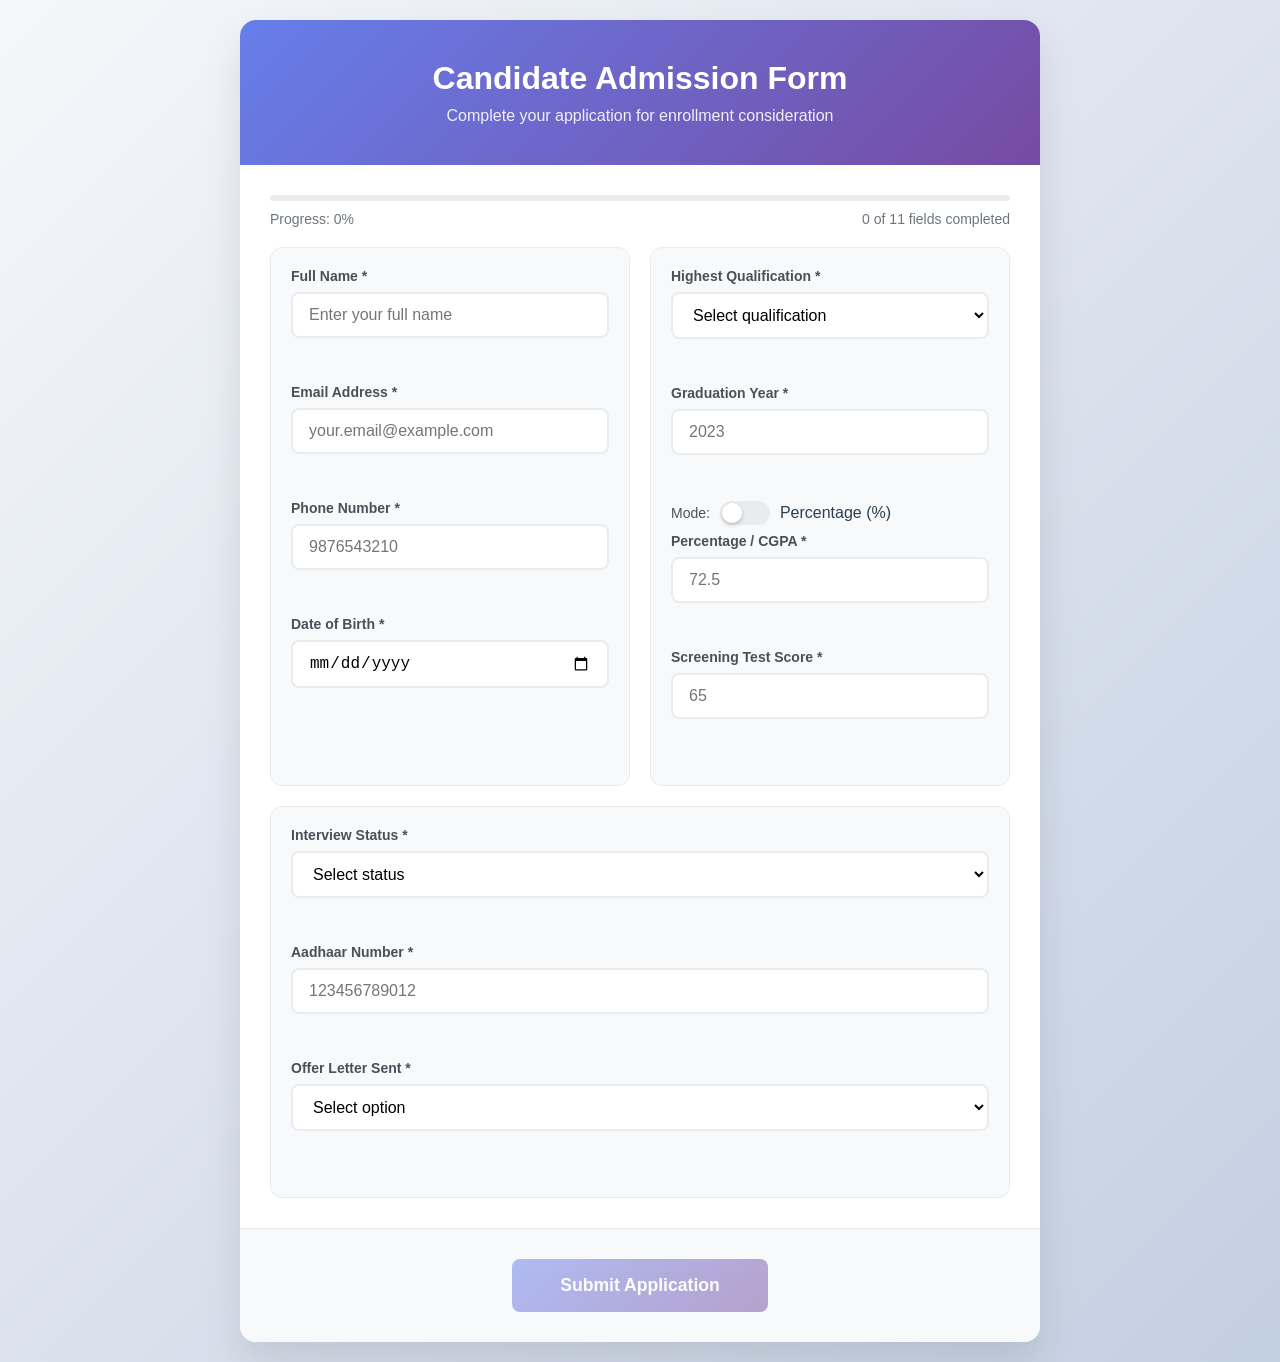
==== src/index.html @ 4a26b57a "sprint-1: base form structure with 11 fields" ====
<!DOCTYPE html>
<html lang="en">
<head>
    <meta charset="UTF-8">
    <meta name="viewport" content="width=device-width, initial-scale=1.0">
    <title>Candidate Admission Form - AdmitGuard</title>
    <style>
        * {
            margin: 0;
            padding: 0;
            box-sizing: border-box;
        }

        body {
            font-family: -apple-system, BlinkMacSystemFont, 'Segoe UI', Roboto, 'Helvetica Neue', Arial, sans-serif;
            background: linear-gradient(135deg, #f5f7fa 0%, #c3cfe2 100%);
            min-height: 100vh;
            padding: 20px;
            color: #2c3e50;
        }

        .container {
            max-width: 800px;
            margin: 0 auto;
            background: white;
            border-radius: 16px;
            box-shadow: 0 20px 40px rgba(0, 0, 0, 0.1);
            overflow: hidden;
        }

        .header {
            background: linear-gradient(135deg, #667eea 0%, #764ba2 100%);
            color: white;
            padding: 40px 30px;
            text-align: center;
        }

        .header h1 {
            font-size: 2rem;
            font-weight: 600;
            margin-bottom: 10px;
        }

        .header p {
            opacity: 0.9;
            font-size: 1rem;
        }

        .progress-container {
            padding: 30px 30px 0;
        }

        .progress-bar {
            height: 6px;
            background: #e9ecef;
            border-radius: 3px;
            overflow: hidden;
            margin-bottom: 10px;
        }

        .progress-fill {
            height: 100%;
            background: linear-gradient(90deg, #667eea 0%, #764ba2 100%);
            width: 0%;
            transition: width 0.3s ease;
            border-radius: 3px;
        }

        .progress-text {
            display: flex;
            justify-content: space-between;
            font-size: 0.875rem;
            color: #6c757d;
            margin-bottom: 20px;
        }

        .form-container {
            padding: 0 30px 30px;
        }

        .form-grid {
            display: flex;
            flex-wrap: wrap;
            gap: 20px;
        }

        .form-card {
            flex: 1 1 calc(50% - 10px);
            min-width: 300px;
            background: #f8f9fa;
            border: 1px solid #e9ecef;
            border-radius: 12px;
            padding: 20px;
            transition: all 0.3s ease;
        }

        .form-card:hover {
            box-shadow: 0 4px 12px rgba(0, 0, 0, 0.08);
            transform: translateY(-2px);
        }

        .form-card.full-width {
            flex: 1 1 100%;
        }

        .form-group {
            margin-bottom: 20px;
        }

        .form-group label {
            display: block;
            font-weight: 600;
            margin-bottom: 8px;
            color: #495057;
            font-size: 0.875rem;
        }

        .form-group input,
        .form-group select {
            width: 100%;
            padding: 12px 16px;
            border: 2px solid #e9ecef;
            border-radius: 8px;
            font-size: 1rem;
            transition: all 0.3s ease;
            background: white;
        }

        .form-group input:focus,
        .form-group select:focus {
            outline: none;
            border-color: #667eea;
            box-shadow: 0 0 0 3px rgba(102, 126, 234, 0.1);
        }

        .form-group input.error,
        .form-group select.error {
            border-color: #dc3545;
        }

        .form-group input.warning,
        .form-group select.warning {
            border-color: #ffc107;
        }

        .validation-message {
            margin-top: 6px;
            font-size: 0.8rem;
            min-height: 20px;
            transition: all 0.3s ease;
        }

        .validation-message.error {
            color: #dc3545;
        }

        .validation-message.warning {
            color: #ffc107;
        }

        .validation-message.success {
            color: #28a745;
        }

        .toggle-container {
            display: flex;
            align-items: center;
            gap: 10px;
            margin-bottom: 8px;
        }

        .toggle-container label {
            margin-bottom: 0;
            font-weight: 500;
        }

        .toggle-switch {
            position: relative;
            width: 50px;
            height: 24px;
            background: #e9ecef;
            border-radius: 12px;
            cursor: pointer;
            transition: background 0.3s ease;
        }

        .toggle-switch.active {
            background: #667eea;
        }

        .toggle-slider {
            position: absolute;
            top: 2px;
            left: 2px;
            width: 20px;
            height: 20px;
            background: white;
            border-radius: 50%;
            transition: transform 0.3s ease;
            box-shadow: 0 2px 4px rgba(0, 0, 0, 0.2);
        }

        .toggle-switch.active .toggle-slider {
            transform: translateX(26px);
        }

        .submit-container {
            padding: 30px;
            background: #f8f9fa;
            border-top: 1px solid #e9ecef;
            text-align: center;
        }

        .submit-btn {
            background: linear-gradient(135deg, #667eea 0%, #764ba2 100%);
            color: white;
            border: none;
            padding: 16px 48px;
            font-size: 1.1rem;
            font-weight: 600;
            border-radius: 8px;
            cursor: pointer;
            transition: all 0.3s ease;
            min-width: 200px;
        }

        .submit-btn:hover:not(:disabled) {
            transform: translateY(-2px);
            box-shadow: 0 8px 20px rgba(102, 126, 234, 0.3);
        }

        .submit-btn:disabled {
            opacity: 0.5;
            cursor: not-allowed;
        }

        @media (max-width: 768px) {
            .form-card {
                flex: 1 1 100%;
                min-width: unset;
            }

            .header h1 {
                font-size: 1.5rem;
            }

            .container {
                margin: 10px;
                border-radius: 12px;
            }

            .header {
                padding: 30px 20px;
            }

            .form-container {
                padding: 0 20px 20px;
            }

            .submit-container {
                padding: 20px;
            }
        }

        @media (max-width: 480px) {
            body {
                padding: 10px;
            }

            .header h1 {
                font-size: 1.25rem;
            }

            .header p {
                font-size: 0.875rem;
            }

            .form-card {
                padding: 16px;
            }

            .form-group input,
            .form-group select {
                padding: 10px 12px;
            }
        }
    </style>
</head>
<body>
    <div class="container">
        <header class="header">
            <h1>Candidate Admission Form</h1>
            <p>Complete your application for enrollment consideration</p>
        </header>

        <div class="progress-container">
            <div class="progress-bar">
                <div class="progress-fill" id="progressFill"></div>
            </div>
            <div class="progress-text">
                <span>Progress: <span id="progressPercent">0%</span></span>
                <span><span id="completedFields">0</span> of 11 fields completed</span>
            </div>
        </div>

        <div class="form-container">
            <form id="admissionForm" class="form-grid">
                <!-- Personal Information Section -->
                <div class="form-card">
                    <div class="form-group">
                        <label for="fullName">Full Name *</label>
                        <input type="text" id="fullName" name="fullName" placeholder="Enter your full name" required>
                        <div class="validation-message" id="fullNameError"></div>
                    </div>

                    <div class="form-group">
                        <label for="email">Email Address *</label>
                        <input type="text" id="email" name="email" placeholder="your.email@example.com" required>
                        <div class="validation-message" id="emailError"></div>
                    </div>

                    <div class="form-group">
                        <label for="phone">Phone Number *</label>
                        <input type="tel" id="phone" name="phone" placeholder="9876543210" required>
                        <div class="validation-message" id="phoneError"></div>
                    </div>

                    <div class="form-group">
                        <label for="dateOfBirth">Date of Birth *</label>
                        <input type="date" id="dateOfBirth" name="dateOfBirth" required>
                        <div class="validation-message" id="dateOfBirthError"></div>
                    </div>
                </div>

                <!-- Academic Information Section -->
                <div class="form-card">
                    <div class="form-group">
                        <label for="highestQualification">Highest Qualification *</label>
                        <select id="highestQualification" name="highestQualification" required>
                            <option value="">Select qualification</option>
                            <option value="B.Tech">B.Tech</option>
                            <option value="B.E.">B.E.</option>
                            <option value="B.Sc">B.Sc</option>
                            <option value="BCA">BCA</option>
                            <option value="M.Tech">M.Tech</option>
                            <option value="M.Sc">M.Sc</option>
                            <option value="MCA">MCA</option>
                            <option value="MBA">MBA</option>
                        </select>
                        <div class="validation-message" id="highestQualificationError"></div>
                    </div>

                    <div class="form-group">
                        <label for="graduationYear">Graduation Year *</label>
                        <input type="number" id="graduationYear" name="graduationYear" placeholder="2023" min="2015" max="2025" required>
                        <div class="validation-message" id="graduationYearError"></div>
                    </div>

                    <div class="form-group">
                        <div class="toggle-container">
                            <label for="percentageToggle">Mode:</label>
                            <div class="toggle-switch" id="percentageToggle">
                                <div class="toggle-slider"></div>
                            </div>
                            <span id="toggleLabel">Percentage (%)</span>
                        </div>
                        <label for="percentageCgpa">Percentage / CGPA *</label>
                        <input type="text" id="percentageCgpa" name="percentageCgpa" placeholder="72.5" required>
                        <div class="validation-message" id="percentageCgpaError"></div>
                    </div>

                    <div class="form-group">
                        <label for="screeningScore">Screening Test Score *</label>
                        <input type="number" id="screeningScore" name="screeningScore" placeholder="65" min="0" max="100" required>
                        <div class="validation-message" id="screeningScoreError"></div>
                    </div>
                </div>

                <!-- Admission Status Section -->
                <div class="form-card full-width">
                    <div class="form-group">
                        <label for="interviewStatus">Interview Status *</label>
                        <select id="interviewStatus" name="interviewStatus" required>
                            <option value="">Select status</option>
                            <option value="Cleared">Cleared</option>
                            <option value="Waitlisted">Waitlisted</option>
                            <option value="Rejected">Rejected</option>
                        </select>
                        <div class="validation-message" id="interviewStatusError"></div>
                    </div>

                    <div class="form-group">
                        <label for="aadhaarNumber">Aadhaar Number *</label>
                        <input type="text" id="aadhaarNumber" name="aadhaarNumber" placeholder="123456789012" maxlength="12" required>
                        <div class="validation-message" id="aadhaarNumberError"></div>
                    </div>

                    <div class="form-group">
                        <label for="offerLetterSent">Offer Letter Sent *</label>
                        <select id="offerLetterSent" name="offerLetterSent" required>
                            <option value="">Select option</option>
                            <option value="Yes">Yes</option>
                            <option value="No">No</option>
                        </select>
                        <div class="validation-message" id="offerLetterSentError"></div>
                    </div>
                </div>
            </form>
        </div>

        <div class="submit-container">
            <button type="submit" form="admissionForm" class="submit-btn" id="submitBtn" disabled>
                Submit Application
            </button>
        </div>
    </div>

    <script>
        // Form elements
        const form = document.getElementById('admissionForm');
        const submitBtn = document.getElementById('submitBtn');
        const progressFill = document.getElementById('progressFill');
        const progressPercent = document.getElementById('progressPercent');
        const completedFields = document.getElementById('completedFields');
        const percentageToggle = document.getElementById('percentageToggle');
        const toggleLabel = document.getElementById('toggleLabel');
        const percentageCgpa = document.getElementById('percentageCgpa');

        // Toggle functionality for Percentage/CGPA
        let isPercentageMode = true;
        
        percentageToggle.addEventListener('click', function() {
            isPercentageMode = !isPercentageMode;
            this.classList.toggle('active');
            toggleLabel.textContent = isPercentageMode ? 'Percentage (%)' : 'CGPA (10-point)';
            percentageCgpa.placeholder = isPercentageMode ? '72.5' : '7.8';
        });

        // Track field completion for progress
        const fields = [
            'fullName', 'email', 'phone', 'dateOfBirth',
            'highestQualification', 'graduationYear', 'percentageCgpa',
            'screeningScore', 'interviewStatus', 'aadhaarNumber', 'offerLetterSent'
        ];

        // Update progress bar
        function updateProgress() {
            let filled = 0;
            fields.forEach(fieldId => {
                const field = document.getElementById(fieldId);
                if (field && field.value.trim() !== '') {
                    filled++;
                }
            });
            
            const percentage = Math.round((filled / fields.length) * 100);
            progressFill.style.width = percentage + '%';
            progressPercent.textContent = percentage + '%';
            completedFields.textContent = filled;
        }

        // Add input listeners for progress tracking
        fields.forEach(fieldId => {
            const field = document.getElementById(fieldId);
            if (field) {
                field.addEventListener('input', updateProgress);
                field.addEventListener('change', updateProgress);
            }
        });

        // Basic form submission prevention
        form.addEventListener('submit', function(e) {
            e.preventDefault();
            
            // This will be implemented in the next phase
            console.log('Form submitted - validation and submission logic to be implemented');
        });

        // Initialize progress on load
        updateProgress();
    </script>
</body>
</html>
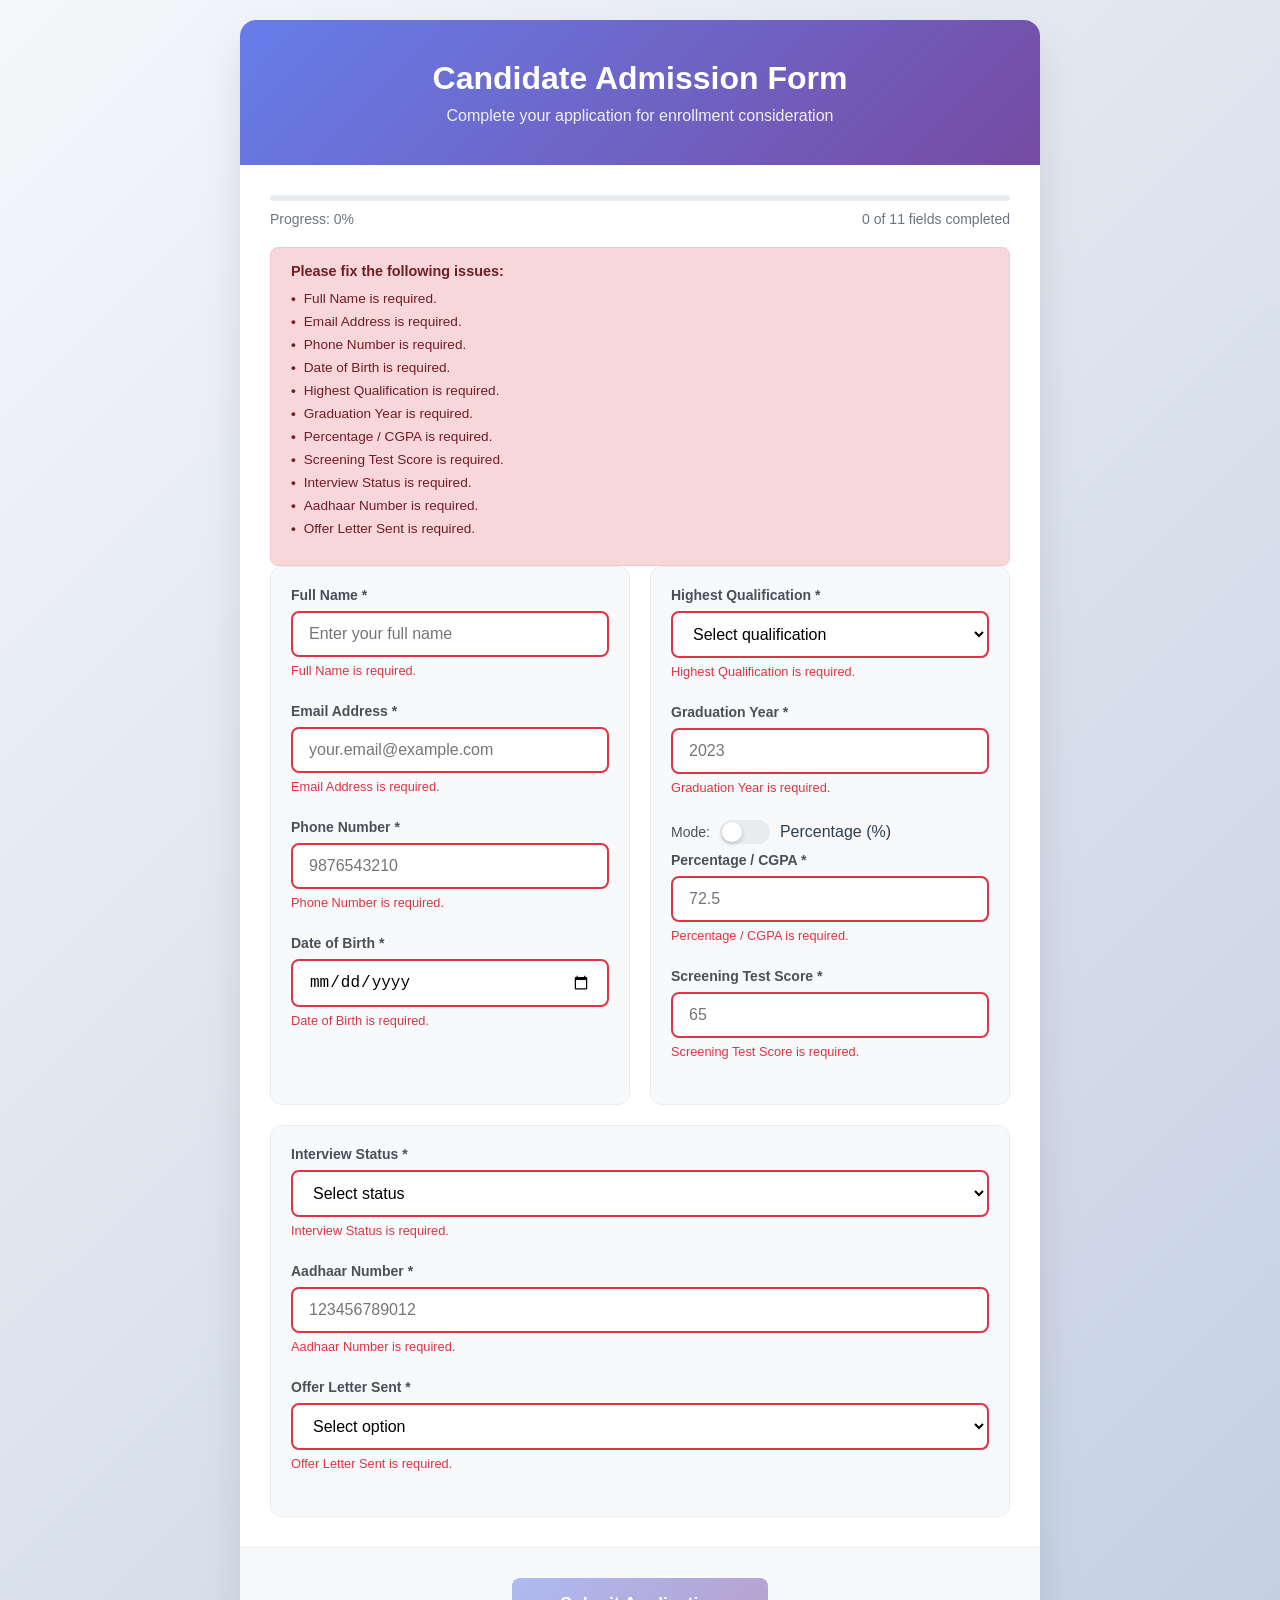
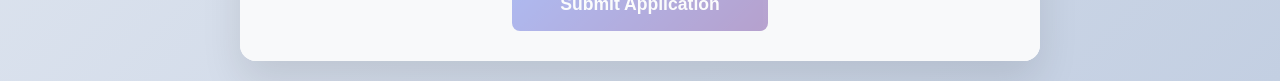
==== commit ed688f54: "sprint-2: strict validation rules for name, email, phone" ====
--- a/src/index.html
+++ b/src/index.html
@@ -162,6 +162,66 @@
             color: #28a745;
         }
 
+        .error-banner {
+            background: #f8d7da;
+            border: 1px solid #f5c6cb;
+            color: #721c24;
+            padding: 15px 20px;
+            margin: 20px 30px 0;
+            border-radius: 8px;
+            display: none;
+            font-weight: 500;
+        }
+
+        .error-banner.show {
+            display: block;
+        }
+
+        .error-banner.blocking {
+            background: #dc3545;
+            color: white;
+            border-color: #dc3545;
+            font-weight: 600;
+        }
+
+        .error-summary {
+            margin-bottom: 10px;
+        }
+
+        .error-summary h4 {
+            margin-bottom: 8px;
+            font-size: 0.9rem;
+        }
+
+        .error-list {
+            list-style: none;
+            padding: 0;
+            margin: 0;
+        }
+
+        .error-list li {
+            padding: 4px 0;
+            font-size: 0.85rem;
+            display: flex;
+            align-items: flex-start;
+        }
+
+        .error-list li::before {
+            content: "•";
+            margin-right: 8px;
+            font-weight: bold;
+        }
+
+        .exception-input {
+            margin-top: 8px;
+            padding: 8px 12px;
+            border: 1px solid #ffc107;
+            border-radius: 4px;
+            font-size: 0.85rem;
+            width: 100%;
+            background: #fff3cd;
+        }
+
         .toggle-container {
             display: flex;
             align-items: center;
@@ -300,6 +360,13 @@
             <div class="progress-text">
                 <span>Progress: <span id="progressPercent">0%</span></span>
                 <span><span id="completedFields">0</span> of 11 fields completed</span>
+            </div>
+        </div>
+
+        <div class="error-banner" id="errorBanner">
+            <div class="error-summary">
+                <h4>Please fix the following issues:</h4>
+                <ul class="error-list" id="errorList"></ul>
             </div>
         </div>
 
@@ -416,15 +483,122 @@
     </div>
 
     <script>
+        // Validation rules configuration
+        const validationRules = {
+            fullName: {
+                field: 'fullName',
+                label: 'Full Name',
+                type: 'strict',
+                validation: /^[a-zA-Z\s]{2,}$/,
+                errorMessage: 'Name must be at least 2 characters with no numbers.',
+                exceptionAllowed: false
+            },
+            email: {
+                field: 'email',
+                label: 'Email Address',
+                type: 'strict',
+                validation: /^[^\s@]+@[^\s@]+\.[^\s@]+$/,
+                errorMessage: 'Valid and unique email format required.',
+                exceptionAllowed: false
+            },
+            phone: {
+                field: 'phone',
+                label: 'Phone Number',
+                type: 'strict',
+                validation: /^[6-9]\d{9}$/,
+                errorMessage: 'Must be a 10-digit Indian mobile number starting with 6, 7, 8, or 9.',
+                exceptionAllowed: false
+            },
+            dateOfBirth: {
+                field: 'dateOfBirth',
+                label: 'Date of Birth',
+                type: 'soft',
+                validation: 'ageRange:18-35',
+                errorMessage: 'Candidate age must be between 18 and 35.',
+                exceptionAllowed: true,
+                rationaleKeywords: ['approved by', 'special case', 'documentation pending', 'waiver granted'],
+                hint: 'Age must be between 18 and 35 years.'
+            },
+            highestQualification: {
+                field: 'highestQualification',
+                label: 'Highest Qualification',
+                type: 'strict',
+                validation: /^(B\.Tech|B\.E\.|B\.Sc|BCA|M\.Tech|M\.Sc|MCA|MBA)$/,
+                errorMessage: 'Must be a valid degree from the approved list.',
+                exceptionAllowed: false
+            },
+            graduationYear: {
+                field: 'graduationYear',
+                label: 'Graduation Year',
+                type: 'soft',
+                validation: /^(201[5-9]|202[0-5])$/,
+                errorMessage: 'Graduation year must be between 2015 and 2025 (inclusive).',
+                exceptionAllowed: true,
+                rationaleKeywords: ['approved by', 'special case', 'documentation pending', 'waiver granted'],
+                hint: 'Accepted range: 2015 to 2025.'
+            },
+            percentageCgpa: {
+                field: 'percentageCgpa',
+                label: 'Percentage / CGPA',
+                type: 'soft',
+                validation: 'minPercentage:60,minCGPA:6.0',
+                errorMessage: 'Minimum 60% or 6.0 CGPA (10-point scale) required.',
+                exceptionAllowed: true,
+                rationaleKeywords: ['approved by', 'special case', 'documentation pending', 'waiver granted'],
+                hint: 'Enter percentage (e.g. 72.5) or CGPA (e.g. 7.8). Values ≥10 are treated as percentage; values <10 as CGPA.'
+            },
+            screeningScore: {
+                field: 'screeningScore',
+                label: 'Screening Test Score',
+                type: 'soft',
+                validation: 'screeningScore',
+                errorMessage: 'Screening score must be 40 or higher out of 100.',
+                exceptionAllowed: true,
+                rationaleKeywords: ['approved by', 'special case', 'documentation pending', 'waiver granted'],
+                hint: 'Score out of 100. ≥60 = Cleared | 40–59 = Waitlisted | <40 = Rejected (requires override).'
+            },
+            interviewStatus: {
+                field: 'interviewStatus',
+                label: 'Interview Status',
+                type: 'strict',
+                validation: /^(Cleared|Waitlisted|Rejected)$/,
+                errorMessage: 'Status must be Cleared, Waitlisted, or Rejected.',
+                exceptionAllowed: false
+            },
+            aadhaarNumber: {
+                field: 'aadhaarNumber',
+                label: 'Aadhaar Number',
+                type: 'strict',
+                validation: /^\d{12}$/,
+                errorMessage: 'Aadhaar must be exactly 12 digits.',
+                exceptionAllowed: false,
+                hint: 'Enter your 12-digit Aadhaar number.'
+            },
+            offerLetterSent: {
+                field: 'offerLetterSent',
+                label: 'Offer Letter Sent',
+                type: 'strict',
+                validation: /^(Yes|No)$/,
+                errorMessage: 'Must select Yes or No.',
+                exceptionAllowed: false
+            }
+        };
+
         // Form elements
         const form = document.getElementById('admissionForm');
         const submitBtn = document.getElementById('submitBtn');
         const progressFill = document.getElementById('progressFill');
         const progressPercent = document.getElementById('progressPercent');
         const completedFields = document.getElementById('completedFields');
+        const errorBanner = document.getElementById('errorBanner');
+        const errorList = document.getElementById('errorList');
         const percentageToggle = document.getElementById('percentageToggle');
         const toggleLabel = document.getElementById('toggleLabel');
         const percentageCgpa = document.getElementById('percentageCgpa');
+
+        // State management
+        let validationState = {};
+        let exceptionRationales = {};
 
         // Toggle functionality for Percentage/CGPA
         let isPercentageMode = true;
@@ -434,18 +608,203 @@
             this.classList.toggle('active');
             toggleLabel.textContent = isPercentageMode ? 'Percentage (%)' : 'CGPA (10-point)';
             percentageCgpa.placeholder = isPercentageMode ? '72.5' : '7.8';
+            validateField('percentageCgpa');
         });
 
-        // Track field completion for progress
-        const fields = [
-            'fullName', 'email', 'phone', 'dateOfBirth',
-            'highestQualification', 'graduationYear', 'percentageCgpa',
-            'screeningScore', 'interviewStatus', 'aadhaarNumber', 'offerLetterSent'
-        ];
-
-        // Update progress bar
+        // Age calculation helper
+        function calculateAge(dob) {
+            const today = new Date();
+            const birthDate = new Date(dob);
+            let age = today.getFullYear() - birthDate.getFullYear();
+            const monthDiff = today.getMonth() - birthDate.getMonth();
+            if (monthDiff < 0 || (monthDiff === 0 && today.getDate() < birthDate.getDate())) {
+                age--;
+            }
+            return age;
+        }
+
+        // Validation functions
+        function validateField(fieldName) {
+            const field = document.getElementById(fieldName);
+            const errorElement = document.getElementById(fieldName + 'Error');
+            const rule = validationRules[fieldName];
+            
+            if (!field || !rule) return true;
+
+            const value = field.value.trim();
+            let isValid = true;
+            let errorMessage = '';
+            let isWarning = false;
+
+            // Check if field is empty
+            if (!value) {
+                isValid = false;
+                errorMessage = `${rule.label} is required.`;
+            } else {
+                // Apply validation based on rule type
+                if (rule.validation instanceof RegExp) {
+                    isValid = rule.validation.test(value);
+                    if (!isValid) {
+                        errorMessage = rule.errorMessage;
+                    }
+                } else if (typeof rule.validation === 'string') {
+                    // Handle special validation types
+                    if (rule.validation === 'ageRange:18-35') {
+                        const age = calculateAge(value);
+                        isValid = age >= 18 && age <= 35;
+                        if (!isValid) {
+                            errorMessage = rule.errorMessage;
+                            isWarning = true;
+                        }
+                    } else if (rule.validation === 'screeningScore') {
+                        const score = parseFloat(value);
+                        isValid = score >= 40 && score <= 100;
+                        if (!isValid) {
+                            errorMessage = rule.errorMessage;
+                            isWarning = true;
+                        }
+                    } else if (rule.validation.includes('minPercentage') || rule.validation.includes('minCGPA')) {
+                        const numValue = parseFloat(value);
+                        if (isNaN(numValue)) {
+                            isValid = false;
+                            errorMessage = 'Please enter a valid number.';
+                        } else {
+                            // Determine if it's percentage or CGPA based on value
+                            const isPercentage = numValue >= 10;
+                            let isValidValue = false;
+                            
+                            if (isPercentage) {
+                                isValidValue = numValue >= 60;
+                            } else {
+                                isValidValue = numValue >= 6.0;
+                            }
+                            
+                            isValid = isValidValue;
+                            if (!isValid) {
+                                errorMessage = rule.errorMessage;
+                                isWarning = true;
+                            }
+                        }
+                    }
+                }
+            }
+
+            // Check for exception rationale for soft rules
+            if (!isValid && isWarning && rule.exceptionAllowed) {
+                const rationale = exceptionRationales[fieldName] || '';
+                const hasValidRationale = rule.rationaleKeywords.some(keyword => 
+                    rationale.toLowerCase().includes(keyword.toLowerCase())
+                );
+                
+                if (hasValidRationale) {
+                    isValid = true;
+                    errorMessage = '';
+                    isWarning = false;
+                }
+            }
+
+            // Special validation for offer letter sent
+            if (fieldName === 'offerLetterSent' && value === 'Yes') {
+                const interviewStatus = document.getElementById('interviewStatus').value;
+                if (interviewStatus !== 'Cleared' && interviewStatus !== 'Waitlisted') {
+                    isValid = false;
+                    errorMessage = 'Offer letter can only be sent to cleared or waitlisted candidates.';
+                }
+            }
+
+            // Update UI
+            updateFieldValidation(field, errorElement, isValid, errorMessage, isWarning);
+            validationState[fieldName] = { isValid, isWarning, errorMessage };
+
+            return isValid;
+        }
+
+        function updateFieldValidation(field, errorElement, isValid, errorMessage, isWarning) {
+            // Clear previous states
+            field.classList.remove('error', 'warning');
+            errorElement.classList.remove('error', 'warning', 'success');
+
+            if (!isValid) {
+                if (isWarning) {
+                    field.classList.add('warning');
+                    errorElement.classList.add('warning');
+                    errorElement.textContent = errorMessage + ' (Add exception rationale if needed)';
+                } else {
+                    field.classList.add('error');
+                    errorElement.classList.add('error');
+                    errorElement.textContent = errorMessage;
+                }
+            } else if (field.value.trim()) {
+                errorElement.classList.add('success');
+                errorElement.textContent = '✓ Valid';
+            } else {
+                errorElement.textContent = '';
+            }
+        }
+
+        function updateErrorBanner() {
+            const interviewStatus = document.getElementById('interviewStatus').value;
+            
+            // Check for rejected candidate blocking condition
+            if (interviewStatus === 'Rejected') {
+                errorBanner.classList.add('show', 'blocking');
+                errorList.innerHTML = '<li>Rejected candidates cannot be enrolled.</li>';
+                submitBtn.disabled = true;
+                return;
+            }
+
+            // Collect all validation errors
+            const errors = [];
+            Object.keys(validationState).forEach(fieldName => {
+                const state = validationState[fieldName];
+                if (!state.isValid && state.errorMessage) {
+                    errors.push(state.errorMessage);
+                }
+            });
+
+            if (errors.length > 0) {
+                errorBanner.classList.add('show');
+                errorBanner.classList.remove('blocking');
+                errorList.innerHTML = errors.map(error => `<li>${error}</li>`).join('');
+            } else {
+                errorBanner.classList.remove('show', 'blocking');
+            }
+
+            // Update submit button state
+            updateSubmitButtonState();
+        }
+
+        function updateSubmitButtonState() {
+            const interviewStatus = document.getElementById('interviewStatus').value;
+            
+            // Block if rejected
+            if (interviewStatus === 'Rejected') {
+                submitBtn.disabled = true;
+                return;
+            }
+
+            // Check all strict validations
+            let allStrictValid = true;
+            Object.keys(validationRules).forEach(fieldName => {
+                const rule = validationRules[fieldName];
+                const state = validationState[fieldName];
+                
+                if (rule.type === 'strict' && (!state || !state.isValid)) {
+                    allStrictValid = false;
+                }
+            });
+
+            submitBtn.disabled = !allStrictValid;
+        }
+
         function updateProgress() {
             let filled = 0;
+            const fields = [
+                'fullName', 'email', 'phone', 'dateOfBirth',
+                'highestQualification', 'graduationYear', 'percentageCgpa',
+                'screeningScore', 'interviewStatus', 'aadhaarNumber', 'offerLetterSent'
+            ];
+            
             fields.forEach(fieldId => {
                 const field = document.getElementById(fieldId);
                 if (field && field.value.trim() !== '') {
@@ -459,25 +818,62 @@
             completedFields.textContent = filled;
         }
 
-        // Add input listeners for progress tracking
-        fields.forEach(fieldId => {
-            const field = document.getElementById(fieldId);
+        // Add event listeners for real-time validation
+        Object.keys(validationRules).forEach(fieldName => {
+            const field = document.getElementById(fieldName);
             if (field) {
-                field.addEventListener('input', updateProgress);
-                field.addEventListener('change', updateProgress);
+                // Validate on input
+                field.addEventListener('input', () => {
+                    validateField(fieldName);
+                    updateErrorBanner();
+                    updateProgress();
+                });
+
+                // Validate on change (for dropdowns)
+                field.addEventListener('change', () => {
+                    validateField(fieldName);
+                    updateErrorBanner();
+                    updateProgress();
+                });
+
+                // Validate on blur
+                field.addEventListener('blur', () => {
+                    validateField(fieldName);
+                    updateErrorBanner();
+                });
             }
         });
 
-        // Basic form submission prevention
+        // Form submission prevention
         form.addEventListener('submit', function(e) {
             e.preventDefault();
             
-            // This will be implemented in the next phase
-            console.log('Form submitted - validation and submission logic to be implemented');
+            // Validate all fields before submission
+            let allValid = true;
+            Object.keys(validationRules).forEach(fieldName => {
+                if (!validateField(fieldName)) {
+                    allValid = false;
+                }
+            });
+            
+            updateErrorBanner();
+            
+            if (allValid && !submitBtn.disabled) {
+                console.log('Form submitted successfully - data processing to be implemented');
+                // Here you would normally submit the form data
+            } else {
+                console.log('Form submission blocked due to validation errors');
+            }
         });
 
-        // Initialize progress on load
-        updateProgress();
+        // Initialize validation on load
+        document.addEventListener('DOMContentLoaded', function() {
+            Object.keys(validationRules).forEach(fieldName => {
+                validateField(fieldName);
+            });
+            updateErrorBanner();
+            updateProgress();
+        });
     </script>
 </body>
 </html>
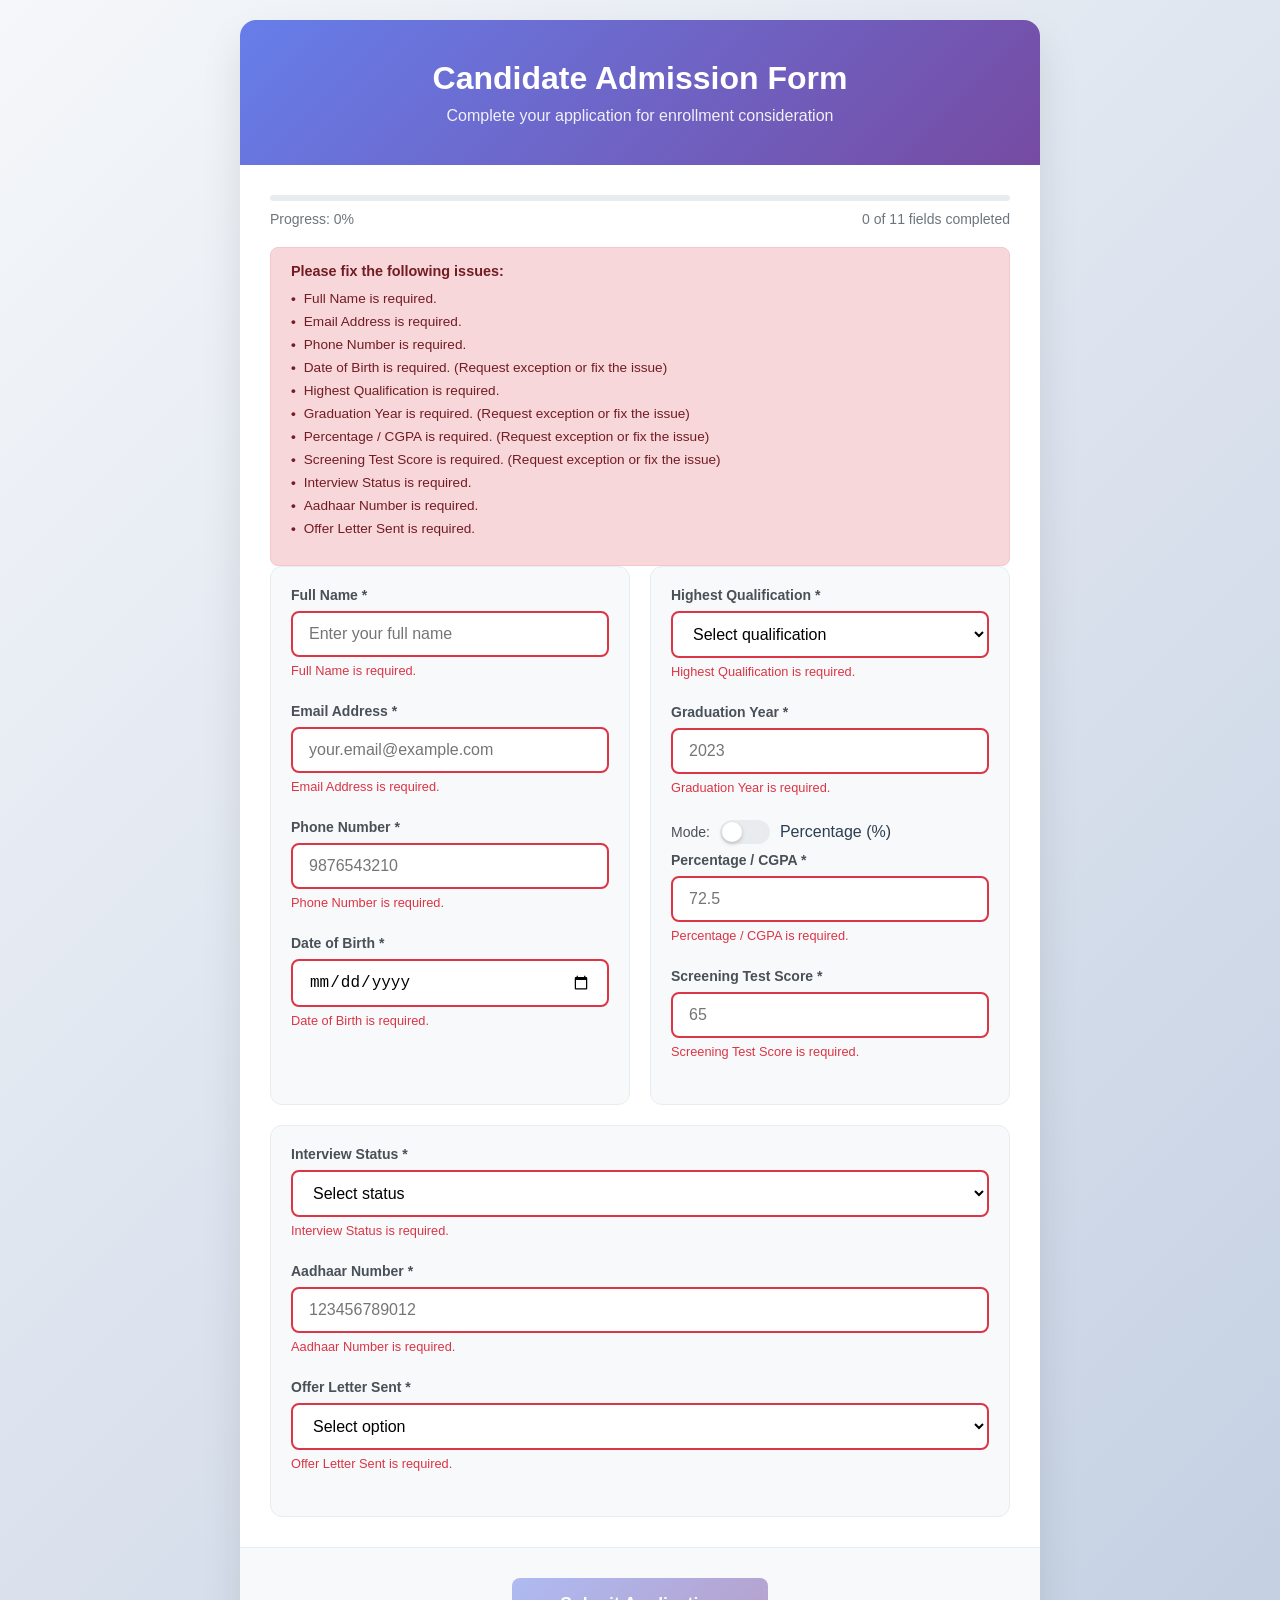
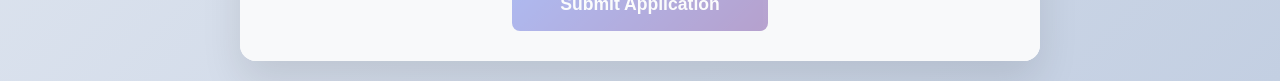
==== commit 55939a1d: "sprint-3: soft rule exception system with rationale validation" ====
--- a/src/index.html
+++ b/src/index.html
@@ -222,6 +222,80 @@
             background: #fff3cd;
         }
 
+        .exception-container {
+            margin-top: 12px;
+            padding: 12px;
+            background: #fff8e1;
+            border: 1px solid #ffca28;
+            border-radius: 6px;
+            display: none;
+        }
+
+        .exception-container.show {
+            display: block;
+        }
+
+        .exception-toggle {
+            display: flex;
+            align-items: center;
+            gap: 8px;
+            margin-bottom: 10px;
+            cursor: pointer;
+        }
+
+        .exception-toggle input[type="checkbox"] {
+            width: auto;
+            margin: 0;
+        }
+
+        .exception-toggle label {
+            margin: 0;
+            font-weight: 500;
+            color: #f57c00;
+            cursor: pointer;
+            font-size: 0.9rem;
+        }
+
+        .exception-rationale {
+            width: 100%;
+            min-height: 80px;
+            padding: 10px;
+            border: 1px solid #ddd;
+            border-radius: 4px;
+            font-size: 0.85rem;
+            resize: vertical;
+            font-family: inherit;
+        }
+
+        .exception-rationale:focus {
+            outline: none;
+            border-color: #ffc107;
+            box-shadow: 0 0 0 2px rgba(255, 193, 7, 0.2);
+        }
+
+        .exception-help {
+            font-size: 0.75rem;
+            color: #666;
+            margin-top: 6px;
+            line-height: 1.3;
+        }
+
+        .exception-help .required-phrases {
+            font-weight: 500;
+            color: #f57c00;
+        }
+
+        .form-group input.warning,
+        .form-group select.warning {
+            border-color: #ffc107;
+            box-shadow: 0 0 0 2px rgba(255, 193, 7, 0.1);
+        }
+
+        .validation-message.warning {
+            color: #f57c00;
+            font-weight: 500;
+        }
+
         .toggle-container {
             display: flex;
             align-items: center;
@@ -396,6 +470,17 @@
                         <label for="dateOfBirth">Date of Birth *</label>
                         <input type="date" id="dateOfBirth" name="dateOfBirth" required>
                         <div class="validation-message" id="dateOfBirthError"></div>
+                        <div class="exception-container" id="dateOfBirthException">
+                            <div class="exception-toggle">
+                                <input type="checkbox" id="dateOfBirthExceptionToggle">
+                                <label for="dateOfBirthExceptionToggle">Request Exception</label>
+                            </div>
+                            <textarea class="exception-rationale" id="dateOfBirthRationale" placeholder="Provide justification for exception..."></textarea>
+                            <div class="exception-help">
+                                Minimum 30 characters. Must include one of: <span class="required-phrases">"approved by", "special case", "documentation pending", or "waiver granted"</span>
+                            </div>
+                            <div class="validation-message" id="dateOfBirthRationaleError"></div>
+                        </div>
                     </div>
                 </div>
 
@@ -421,6 +506,17 @@
                         <label for="graduationYear">Graduation Year *</label>
                         <input type="number" id="graduationYear" name="graduationYear" placeholder="2023" min="2015" max="2025" required>
                         <div class="validation-message" id="graduationYearError"></div>
+                        <div class="exception-container" id="graduationYearException">
+                            <div class="exception-toggle">
+                                <input type="checkbox" id="graduationYearExceptionToggle">
+                                <label for="graduationYearExceptionToggle">Request Exception</label>
+                            </div>
+                            <textarea class="exception-rationale" id="graduationYearRationale" placeholder="Provide justification for exception..."></textarea>
+                            <div class="exception-help">
+                                Minimum 30 characters. Must include one of: <span class="required-phrases">"approved by", "special case", "documentation pending", or "waiver granted"</span>
+                            </div>
+                            <div class="validation-message" id="graduationYearRationaleError"></div>
+                        </div>
                     </div>
 
                     <div class="form-group">
@@ -434,12 +530,34 @@
                         <label for="percentageCgpa">Percentage / CGPA *</label>
                         <input type="text" id="percentageCgpa" name="percentageCgpa" placeholder="72.5" required>
                         <div class="validation-message" id="percentageCgpaError"></div>
+                        <div class="exception-container" id="percentageCgpaException">
+                            <div class="exception-toggle">
+                                <input type="checkbox" id="percentageCgpaExceptionToggle">
+                                <label for="percentageCgpaExceptionToggle">Request Exception</label>
+                            </div>
+                            <textarea class="exception-rationale" id="percentageCgpaRationale" placeholder="Provide justification for exception..."></textarea>
+                            <div class="exception-help">
+                                Minimum 30 characters. Must include one of: <span class="required-phrases">"approved by", "special case", "documentation pending", or "waiver granted"</span>
+                            </div>
+                            <div class="validation-message" id="percentageCgpaRationaleError"></div>
+                        </div>
                     </div>
 
                     <div class="form-group">
                         <label for="screeningScore">Screening Test Score *</label>
                         <input type="number" id="screeningScore" name="screeningScore" placeholder="65" min="0" max="100" required>
                         <div class="validation-message" id="screeningScoreError"></div>
+                        <div class="exception-container" id="screeningScoreException">
+                            <div class="exception-toggle">
+                                <input type="checkbox" id="screeningScoreExceptionToggle">
+                                <label for="screeningScoreExceptionToggle">Request Exception</label>
+                            </div>
+                            <textarea class="exception-rationale" id="screeningScoreRationale" placeholder="Provide justification for exception..."></textarea>
+                            <div class="exception-help">
+                                Minimum 30 characters. Must include one of: <span class="required-phrases">"approved by", "special case", "documentation pending", or "waiver granted"</span>
+                            </div>
+                            <div class="validation-message" id="screeningScoreRationaleError"></div>
+                        </div>
                     </div>
                 </div>
 
@@ -598,7 +716,37 @@
 
         // State management
         let validationState = {};
-        let exceptionRationales = {};
+        let exceptionState = {
+            dateOfBirth: { enabled: false, rationale: '' },
+            graduationYear: { enabled: false, rationale: '' },
+            percentageCgpa: { enabled: false, rationale: '' },
+            screeningScore: { enabled: false, rationale: '' }
+        };
+
+        // Exception validation function
+        function validateExceptionRationale(rationale) {
+            const trimmedRationale = rationale.trim();
+            
+            // Check minimum length
+            if (trimmedRationale.length < 30) {
+                return { isValid: false, errorMessage: 'Rationale must be at least 30 characters long.' };
+            }
+            
+            // Check for required phrases
+            const requiredPhrases = ['approved by', 'special case', 'documentation pending', 'waiver granted'];
+            const hasRequiredPhrase = requiredPhrases.some(phrase => 
+                trimmedRationale.toLowerCase().includes(phrase.toLowerCase())
+            );
+            
+            if (!hasRequiredPhrase) {
+                return { 
+                    isValid: false, 
+                    errorMessage: 'Rationale must include one of: "approved by", "special case", "documentation pending", or "waiver granted"' 
+                };
+            }
+            
+            return { isValid: true, errorMessage: '' };
+        }
 
         // Toggle functionality for Percentage/CGPA
         let isPercentageMode = true;
@@ -628,6 +776,10 @@
             const field = document.getElementById(fieldName);
             const errorElement = document.getElementById(fieldName + 'Error');
             const rule = validationRules[fieldName];
+            const exceptionContainer = document.getElementById(fieldName + 'Exception');
+            const exceptionToggle = document.getElementById(fieldName + 'ExceptionToggle');
+            const rationaleElement = document.getElementById(fieldName + 'Rationale');
+            const rationaleErrorElement = document.getElementById(fieldName + 'RationaleError');
             
             if (!field || !rule) return true;
 
@@ -689,17 +841,44 @@
                 }
             }
 
-            // Check for exception rationale for soft rules
+            // Handle soft rule exceptions
             if (!isValid && isWarning && rule.exceptionAllowed) {
-                const rationale = exceptionRationales[fieldName] || '';
-                const hasValidRationale = rule.rationaleKeywords.some(keyword => 
-                    rationale.toLowerCase().includes(keyword.toLowerCase())
-                );
+                // Show exception container for soft rule violations
+                if (exceptionContainer) {
+                    exceptionContainer.classList.add('show');
+                }
                 
-                if (hasValidRationale) {
-                    isValid = true;
-                    errorMessage = '';
-                    isWarning = false;
+                // Check if exception is enabled and valid
+                if (exceptionState[fieldName].enabled) {
+                    const rationaleValidation = validateExceptionRationale(exceptionState[fieldName].rationale);
+                    
+                    if (rationaleValidation.isValid) {
+                        isValid = true;
+                        errorMessage = '';
+                        isWarning = false;
+                        
+                        // Update rationale error message
+                        if (rationaleErrorElement) {
+                            rationaleErrorElement.textContent = '✓ Exception approved';
+                            rationaleErrorElement.className = 'validation-message success';
+                        }
+                    } else {
+                        // Show rationale error
+                        if (rationaleErrorElement) {
+                            rationaleErrorElement.textContent = rationaleValidation.errorMessage;
+                            rationaleErrorElement.className = 'validation-message error';
+                        }
+                    }
+                } else {
+                    // Clear rationale error when exception is not enabled
+                    if (rationaleErrorElement) {
+                        rationaleErrorElement.textContent = '';
+                    }
+                }
+            } else {
+                // Hide exception container for valid fields or strict rule violations
+                if (exceptionContainer && !isWarning) {
+                    exceptionContainer.classList.remove('show');
                 }
             }
 
@@ -758,7 +937,20 @@
             Object.keys(validationState).forEach(fieldName => {
                 const state = validationState[fieldName];
                 if (!state.isValid && state.errorMessage) {
-                    errors.push(state.errorMessage);
+                    // For soft rules, only show error if exception is not properly enabled
+                    const rule = validationRules[fieldName];
+                    if (rule.type === 'soft' && rule.exceptionAllowed) {
+                        if (!exceptionState[fieldName].enabled) {
+                            errors.push(state.errorMessage + ' (Request exception or fix the issue)');
+                        } else {
+                            const rationaleValidation = validateExceptionRationale(exceptionState[fieldName].rationale);
+                            if (!rationaleValidation.isValid) {
+                                errors.push(rationaleValidation.errorMessage);
+                            }
+                        }
+                    } else {
+                        errors.push(state.errorMessage);
+                    }
                 }
             });
 
@@ -794,7 +986,28 @@
                 }
             });
 
-            submitBtn.disabled = !allStrictValid;
+            // Check soft rules and exceptions
+            let allSoftValid = true;
+            Object.keys(validationRules).forEach(fieldName => {
+                const rule = validationRules[fieldName];
+                const state = validationState[fieldName];
+                
+                if (rule.type === 'soft' && rule.exceptionAllowed) {
+                    if (!state.isValid) {
+                        // Check if exception is properly enabled and valid
+                        if (!exceptionState[fieldName].enabled) {
+                            allSoftValid = false;
+                        } else {
+                            const rationaleValidation = validateExceptionRationale(exceptionState[fieldName].rationale);
+                            if (!rationaleValidation.isValid) {
+                                allSoftValid = false;
+                            }
+                        }
+                    }
+                }
+            });
+
+            submitBtn.disabled = !(allStrictValid && allSoftValid);
         }
 
         function updateProgress() {
@@ -838,6 +1051,30 @@
 
                 // Validate on blur
                 field.addEventListener('blur', () => {
+                    validateField(fieldName);
+                    updateErrorBanner();
+                });
+            }
+        });
+
+        // Add event listeners for exception toggles and rationales
+        const softRuleFields = ['dateOfBirth', 'graduationYear', 'percentageCgpa', 'screeningScore'];
+        
+        softRuleFields.forEach(fieldName => {
+            const exceptionToggle = document.getElementById(fieldName + 'ExceptionToggle');
+            const rationaleElement = document.getElementById(fieldName + 'Rationale');
+            
+            if (exceptionToggle) {
+                exceptionToggle.addEventListener('change', function() {
+                    exceptionState[fieldName].enabled = this.checked;
+                    validateField(fieldName);
+                    updateErrorBanner();
+                });
+            }
+            
+            if (rationaleElement) {
+                rationaleElement.addEventListener('input', function() {
+                    exceptionState[fieldName].rationale = this.value;
                     validateField(fieldName);
                     updateErrorBanner();
                 });
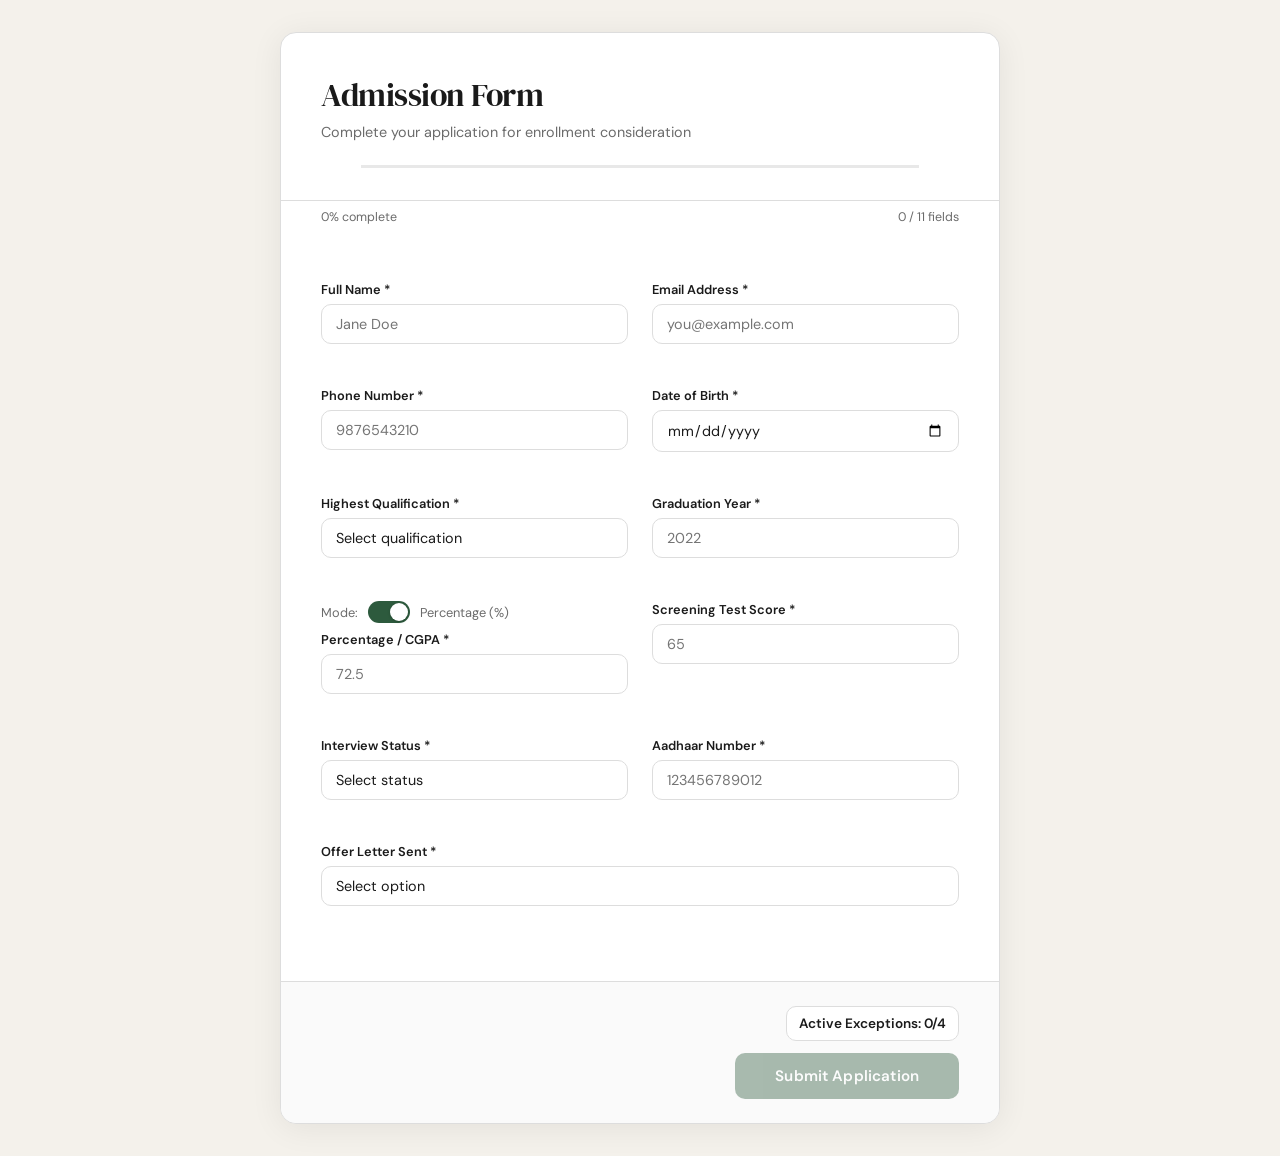
==== commit 632f4ba2: "sprint-4: configurable rules engine refactored from hardcoded logic" ====
--- a/src/index.html
+++ b/src/index.html
@@ -1,1116 +1,43 @@
 <!DOCTYPE html>
 <html lang="en">
 <head>
-    <meta charset="UTF-8">
-    <meta name="viewport" content="width=device-width, initial-scale=1.0">
-    <title>Candidate Admission Form - AdmitGuard</title>
-    <style>
-        * {
-            margin: 0;
-            padding: 0;
-            box-sizing: border-box;
-        }
-
-        body {
-            font-family: -apple-system, BlinkMacSystemFont, 'Segoe UI', Roboto, 'Helvetica Neue', Arial, sans-serif;
-            background: linear-gradient(135deg, #f5f7fa 0%, #c3cfe2 100%);
-            min-height: 100vh;
-            padding: 20px;
-            color: #2c3e50;
-        }
-
-        .container {
-            max-width: 800px;
-            margin: 0 auto;
-            background: white;
-            border-radius: 16px;
-            box-shadow: 0 20px 40px rgba(0, 0, 0, 0.1);
-            overflow: hidden;
-        }
-
-        .header {
-            background: linear-gradient(135deg, #667eea 0%, #764ba2 100%);
-            color: white;
-            padding: 40px 30px;
-            text-align: center;
-        }
-
-        .header h1 {
-            font-size: 2rem;
-            font-weight: 600;
-            margin-bottom: 10px;
-        }
-
-        .header p {
-            opacity: 0.9;
-            font-size: 1rem;
-        }
-
-        .progress-container {
-            padding: 30px 30px 0;
-        }
-
-        .progress-bar {
-            height: 6px;
-            background: #e9ecef;
-            border-radius: 3px;
-            overflow: hidden;
-            margin-bottom: 10px;
-        }
-
-        .progress-fill {
-            height: 100%;
-            background: linear-gradient(90deg, #667eea 0%, #764ba2 100%);
-            width: 0%;
-            transition: width 0.3s ease;
-            border-radius: 3px;
-        }
-
-        .progress-text {
-            display: flex;
-            justify-content: space-between;
-            font-size: 0.875rem;
-            color: #6c757d;
-            margin-bottom: 20px;
-        }
-
-        .form-container {
-            padding: 0 30px 30px;
-        }
-
-        .form-grid {
-            display: flex;
-            flex-wrap: wrap;
-            gap: 20px;
-        }
-
-        .form-card {
-            flex: 1 1 calc(50% - 10px);
-            min-width: 300px;
-            background: #f8f9fa;
-            border: 1px solid #e9ecef;
-            border-radius: 12px;
-            padding: 20px;
-            transition: all 0.3s ease;
-        }
-
-        .form-card:hover {
-            box-shadow: 0 4px 12px rgba(0, 0, 0, 0.08);
-            transform: translateY(-2px);
-        }
-
-        .form-card.full-width {
-            flex: 1 1 100%;
-        }
-
-        .form-group {
-            margin-bottom: 20px;
-        }
-
-        .form-group label {
-            display: block;
-            font-weight: 600;
-            margin-bottom: 8px;
-            color: #495057;
-            font-size: 0.875rem;
-        }
-
-        .form-group input,
-        .form-group select {
-            width: 100%;
-            padding: 12px 16px;
-            border: 2px solid #e9ecef;
-            border-radius: 8px;
-            font-size: 1rem;
-            transition: all 0.3s ease;
-            background: white;
-        }
-
-        .form-group input:focus,
-        .form-group select:focus {
-            outline: none;
-            border-color: #667eea;
-            box-shadow: 0 0 0 3px rgba(102, 126, 234, 0.1);
-        }
-
-        .form-group input.error,
-        .form-group select.error {
-            border-color: #dc3545;
-        }
-
-        .form-group input.warning,
-        .form-group select.warning {
-            border-color: #ffc107;
-        }
-
-        .validation-message {
-            margin-top: 6px;
-            font-size: 0.8rem;
-            min-height: 20px;
-            transition: all 0.3s ease;
-        }
-
-        .validation-message.error {
-            color: #dc3545;
-        }
-
-        .validation-message.warning {
-            color: #ffc107;
-        }
-
-        .validation-message.success {
-            color: #28a745;
-        }
-
-        .error-banner {
-            background: #f8d7da;
-            border: 1px solid #f5c6cb;
-            color: #721c24;
-            padding: 15px 20px;
-            margin: 20px 30px 0;
-            border-radius: 8px;
-            display: none;
-            font-weight: 500;
-        }
-
-        .error-banner.show {
-            display: block;
-        }
-
-        .error-banner.blocking {
-            background: #dc3545;
-            color: white;
-            border-color: #dc3545;
-            font-weight: 600;
-        }
-
-        .error-summary {
-            margin-bottom: 10px;
-        }
-
-        .error-summary h4 {
-            margin-bottom: 8px;
-            font-size: 0.9rem;
-        }
-
-        .error-list {
-            list-style: none;
-            padding: 0;
-            margin: 0;
-        }
-
-        .error-list li {
-            padding: 4px 0;
-            font-size: 0.85rem;
-            display: flex;
-            align-items: flex-start;
-        }
-
-        .error-list li::before {
-            content: "•";
-            margin-right: 8px;
-            font-weight: bold;
-        }
-
-        .exception-input {
-            margin-top: 8px;
-            padding: 8px 12px;
-            border: 1px solid #ffc107;
-            border-radius: 4px;
-            font-size: 0.85rem;
-            width: 100%;
-            background: #fff3cd;
-        }
-
-        .exception-container {
-            margin-top: 12px;
-            padding: 12px;
-            background: #fff8e1;
-            border: 1px solid #ffca28;
-            border-radius: 6px;
-            display: none;
-        }
-
-        .exception-container.show {
-            display: block;
-        }
-
-        .exception-toggle {
-            display: flex;
-            align-items: center;
-            gap: 8px;
-            margin-bottom: 10px;
-            cursor: pointer;
-        }
-
-        .exception-toggle input[type="checkbox"] {
-            width: auto;
-            margin: 0;
-        }
-
-        .exception-toggle label {
-            margin: 0;
-            font-weight: 500;
-            color: #f57c00;
-            cursor: pointer;
-            font-size: 0.9rem;
-        }
-
-        .exception-rationale {
-            width: 100%;
-            min-height: 80px;
-            padding: 10px;
-            border: 1px solid #ddd;
-            border-radius: 4px;
-            font-size: 0.85rem;
-            resize: vertical;
-            font-family: inherit;
-        }
-
-        .exception-rationale:focus {
-            outline: none;
-            border-color: #ffc107;
-            box-shadow: 0 0 0 2px rgba(255, 193, 7, 0.2);
-        }
-
-        .exception-help {
-            font-size: 0.75rem;
-            color: #666;
-            margin-top: 6px;
-            line-height: 1.3;
-        }
-
-        .exception-help .required-phrases {
-            font-weight: 500;
-            color: #f57c00;
-        }
-
-        .form-group input.warning,
-        .form-group select.warning {
-            border-color: #ffc107;
-            box-shadow: 0 0 0 2px rgba(255, 193, 7, 0.1);
-        }
-
-        .validation-message.warning {
-            color: #f57c00;
-            font-weight: 500;
-        }
-
-        .toggle-container {
-            display: flex;
-            align-items: center;
-            gap: 10px;
-            margin-bottom: 8px;
-        }
-
-        .toggle-container label {
-            margin-bottom: 0;
-            font-weight: 500;
-        }
-
-        .toggle-switch {
-            position: relative;
-            width: 50px;
-            height: 24px;
-            background: #e9ecef;
-            border-radius: 12px;
-            cursor: pointer;
-            transition: background 0.3s ease;
-        }
-
-        .toggle-switch.active {
-            background: #667eea;
-        }
-
-        .toggle-slider {
-            position: absolute;
-            top: 2px;
-            left: 2px;
-            width: 20px;
-            height: 20px;
-            background: white;
-            border-radius: 50%;
-            transition: transform 0.3s ease;
-            box-shadow: 0 2px 4px rgba(0, 0, 0, 0.2);
-        }
-
-        .toggle-switch.active .toggle-slider {
-            transform: translateX(26px);
-        }
-
-        .submit-container {
-            padding: 30px;
-            background: #f8f9fa;
-            border-top: 1px solid #e9ecef;
-            text-align: center;
-        }
-
-        .submit-btn {
-            background: linear-gradient(135deg, #667eea 0%, #764ba2 100%);
-            color: white;
-            border: none;
-            padding: 16px 48px;
-            font-size: 1.1rem;
-            font-weight: 600;
-            border-radius: 8px;
-            cursor: pointer;
-            transition: all 0.3s ease;
-            min-width: 200px;
-        }
-
-        .submit-btn:hover:not(:disabled) {
-            transform: translateY(-2px);
-            box-shadow: 0 8px 20px rgba(102, 126, 234, 0.3);
-        }
-
-        .submit-btn:disabled {
-            opacity: 0.5;
-            cursor: not-allowed;
-        }
-
-        @media (max-width: 768px) {
-            .form-card {
-                flex: 1 1 100%;
-                min-width: unset;
-            }
-
-            .header h1 {
-                font-size: 1.5rem;
-            }
-
-            .container {
-                margin: 10px;
-                border-radius: 12px;
-            }
-
-            .header {
-                padding: 30px 20px;
-            }
-
-            .form-container {
-                padding: 0 20px 20px;
-            }
-
-            .submit-container {
-                padding: 20px;
-            }
-        }
-
-        @media (max-width: 480px) {
-            body {
-                padding: 10px;
-            }
-
-            .header h1 {
-                font-size: 1.25rem;
-            }
-
-            .header p {
-                font-size: 0.875rem;
-            }
-
-            .form-card {
-                padding: 16px;
-            }
-
-            .form-group input,
-            .form-group select {
-                padding: 10px 12px;
-            }
-        }
-    </style>
+<meta charset="UTF-8">
+<meta name="viewport" content="width=device-width, initial-scale=1.0">
+<title>Candidate Admission Form</title>
+<link rel="stylesheet" href="styles.css">
 </head>
 <body>
-    <div class="container">
-        <header class="header">
-            <h1>Candidate Admission Form</h1>
-            <p>Complete your application for enrollment consideration</p>
-        </header>
+<div class="wrap">
+  <header>
+    <h1>Admission Form</h1>
+    <p>Complete your application for enrollment consideration</p>
+    <div class="progress-bar"><div class="progress-fill" id="pfill"></div></div>
+  </header>
+  <div class="progress-label">
+    <span id="ppct">0% complete</span>
+    <span id="pcnt">0 / 11 fields</span>
+  </div>
 
-        <div class="progress-container">
-            <div class="progress-bar">
-                <div class="progress-fill" id="progressFill"></div>
-            </div>
-            <div class="progress-text">
-                <span>Progress: <span id="progressPercent">0%</span></span>
-                <span><span id="completedFields">0</span> of 11 fields completed</span>
-            </div>
-        </div>
+  <div class="error-banner" id="errBanner">
+    <h4>Please fix the following:</h4>
+    <ul class="error-list" id="errList"></ul>
+  </div>
 
-        <div class="error-banner" id="errorBanner">
-            <div class="error-summary">
-                <h4>Please fix the following issues:</h4>
-                <ul class="error-list" id="errorList"></ul>
-            </div>
-        </div>
+  <div class="warning-banner" id="warningBanner">
+    <span class="warning-icon">⚠️</span>
+    <span class="warning-text">This candidate has more than 2 exceptions. Entry will be flagged for manager review.</span>
+  </div>
 
-        <div class="form-container">
-            <form id="admissionForm" class="form-grid">
-                <!-- Personal Information Section -->
-                <div class="form-card">
-                    <div class="form-group">
-                        <label for="fullName">Full Name *</label>
-                        <input type="text" id="fullName" name="fullName" placeholder="Enter your full name" required>
-                        <div class="validation-message" id="fullNameError"></div>
-                    </div>
+  <form id="theForm" class="form-body" novalidate>
+    <!-- Form fields will be dynamically generated from configuration -->
+  </form>
 
-                    <div class="form-group">
-                        <label for="email">Email Address *</label>
-                        <input type="text" id="email" name="email" placeholder="your.email@example.com" required>
-                        <div class="validation-message" id="emailError"></div>
-                    </div>
+  <footer>
+    <div class="exception-counter" id="exceptionCounter">Active Exceptions: 0/4</div>
+    <button class="submit-btn" id="submitBtn" disabled>Submit Application</button>
+  </footer>
+</div>
 
-                    <div class="form-group">
-                        <label for="phone">Phone Number *</label>
-                        <input type="tel" id="phone" name="phone" placeholder="9876543210" required>
-                        <div class="validation-message" id="phoneError"></div>
-                    </div>
-
-                    <div class="form-group">
-                        <label for="dateOfBirth">Date of Birth *</label>
-                        <input type="date" id="dateOfBirth" name="dateOfBirth" required>
-                        <div class="validation-message" id="dateOfBirthError"></div>
-                        <div class="exception-container" id="dateOfBirthException">
-                            <div class="exception-toggle">
-                                <input type="checkbox" id="dateOfBirthExceptionToggle">
-                                <label for="dateOfBirthExceptionToggle">Request Exception</label>
-                            </div>
-                            <textarea class="exception-rationale" id="dateOfBirthRationale" placeholder="Provide justification for exception..."></textarea>
-                            <div class="exception-help">
-                                Minimum 30 characters. Must include one of: <span class="required-phrases">"approved by", "special case", "documentation pending", or "waiver granted"</span>
-                            </div>
-                            <div class="validation-message" id="dateOfBirthRationaleError"></div>
-                        </div>
-                    </div>
-                </div>
-
-                <!-- Academic Information Section -->
-                <div class="form-card">
-                    <div class="form-group">
-                        <label for="highestQualification">Highest Qualification *</label>
-                        <select id="highestQualification" name="highestQualification" required>
-                            <option value="">Select qualification</option>
-                            <option value="B.Tech">B.Tech</option>
-                            <option value="B.E.">B.E.</option>
-                            <option value="B.Sc">B.Sc</option>
-                            <option value="BCA">BCA</option>
-                            <option value="M.Tech">M.Tech</option>
-                            <option value="M.Sc">M.Sc</option>
-                            <option value="MCA">MCA</option>
-                            <option value="MBA">MBA</option>
-                        </select>
-                        <div class="validation-message" id="highestQualificationError"></div>
-                    </div>
-
-                    <div class="form-group">
-                        <label for="graduationYear">Graduation Year *</label>
-                        <input type="number" id="graduationYear" name="graduationYear" placeholder="2023" min="2015" max="2025" required>
-                        <div class="validation-message" id="graduationYearError"></div>
-                        <div class="exception-container" id="graduationYearException">
-                            <div class="exception-toggle">
-                                <input type="checkbox" id="graduationYearExceptionToggle">
-                                <label for="graduationYearExceptionToggle">Request Exception</label>
-                            </div>
-                            <textarea class="exception-rationale" id="graduationYearRationale" placeholder="Provide justification for exception..."></textarea>
-                            <div class="exception-help">
-                                Minimum 30 characters. Must include one of: <span class="required-phrases">"approved by", "special case", "documentation pending", or "waiver granted"</span>
-                            </div>
-                            <div class="validation-message" id="graduationYearRationaleError"></div>
-                        </div>
-                    </div>
-
-                    <div class="form-group">
-                        <div class="toggle-container">
-                            <label for="percentageToggle">Mode:</label>
-                            <div class="toggle-switch" id="percentageToggle">
-                                <div class="toggle-slider"></div>
-                            </div>
-                            <span id="toggleLabel">Percentage (%)</span>
-                        </div>
-                        <label for="percentageCgpa">Percentage / CGPA *</label>
-                        <input type="text" id="percentageCgpa" name="percentageCgpa" placeholder="72.5" required>
-                        <div class="validation-message" id="percentageCgpaError"></div>
-                        <div class="exception-container" id="percentageCgpaException">
-                            <div class="exception-toggle">
-                                <input type="checkbox" id="percentageCgpaExceptionToggle">
-                                <label for="percentageCgpaExceptionToggle">Request Exception</label>
-                            </div>
-                            <textarea class="exception-rationale" id="percentageCgpaRationale" placeholder="Provide justification for exception..."></textarea>
-                            <div class="exception-help">
-                                Minimum 30 characters. Must include one of: <span class="required-phrases">"approved by", "special case", "documentation pending", or "waiver granted"</span>
-                            </div>
-                            <div class="validation-message" id="percentageCgpaRationaleError"></div>
-                        </div>
-                    </div>
-
-                    <div class="form-group">
-                        <label for="screeningScore">Screening Test Score *</label>
-                        <input type="number" id="screeningScore" name="screeningScore" placeholder="65" min="0" max="100" required>
-                        <div class="validation-message" id="screeningScoreError"></div>
-                        <div class="exception-container" id="screeningScoreException">
-                            <div class="exception-toggle">
-                                <input type="checkbox" id="screeningScoreExceptionToggle">
-                                <label for="screeningScoreExceptionToggle">Request Exception</label>
-                            </div>
-                            <textarea class="exception-rationale" id="screeningScoreRationale" placeholder="Provide justification for exception..."></textarea>
-                            <div class="exception-help">
-                                Minimum 30 characters. Must include one of: <span class="required-phrases">"approved by", "special case", "documentation pending", or "waiver granted"</span>
-                            </div>
-                            <div class="validation-message" id="screeningScoreRationaleError"></div>
-                        </div>
-                    </div>
-                </div>
-
-                <!-- Admission Status Section -->
-                <div class="form-card full-width">
-                    <div class="form-group">
-                        <label for="interviewStatus">Interview Status *</label>
-                        <select id="interviewStatus" name="interviewStatus" required>
-                            <option value="">Select status</option>
-                            <option value="Cleared">Cleared</option>
-                            <option value="Waitlisted">Waitlisted</option>
-                            <option value="Rejected">Rejected</option>
-                        </select>
-                        <div class="validation-message" id="interviewStatusError"></div>
-                    </div>
-
-                    <div class="form-group">
-                        <label for="aadhaarNumber">Aadhaar Number *</label>
-                        <input type="text" id="aadhaarNumber" name="aadhaarNumber" placeholder="123456789012" maxlength="12" required>
-                        <div class="validation-message" id="aadhaarNumberError"></div>
-                    </div>
-
-                    <div class="form-group">
-                        <label for="offerLetterSent">Offer Letter Sent *</label>
-                        <select id="offerLetterSent" name="offerLetterSent" required>
-                            <option value="">Select option</option>
-                            <option value="Yes">Yes</option>
-                            <option value="No">No</option>
-                        </select>
-                        <div class="validation-message" id="offerLetterSentError"></div>
-                    </div>
-                </div>
-            </form>
-        </div>
-
-        <div class="submit-container">
-            <button type="submit" form="admissionForm" class="submit-btn" id="submitBtn" disabled>
-                Submit Application
-            </button>
-        </div>
-    </div>
-
-    <script>
-        // Validation rules configuration
-        const validationRules = {
-            fullName: {
-                field: 'fullName',
-                label: 'Full Name',
-                type: 'strict',
-                validation: /^[a-zA-Z\s]{2,}$/,
-                errorMessage: 'Name must be at least 2 characters with no numbers.',
-                exceptionAllowed: false
-            },
-            email: {
-                field: 'email',
-                label: 'Email Address',
-                type: 'strict',
-                validation: /^[^\s@]+@[^\s@]+\.[^\s@]+$/,
-                errorMessage: 'Valid and unique email format required.',
-                exceptionAllowed: false
-            },
-            phone: {
-                field: 'phone',
-                label: 'Phone Number',
-                type: 'strict',
-                validation: /^[6-9]\d{9}$/,
-                errorMessage: 'Must be a 10-digit Indian mobile number starting with 6, 7, 8, or 9.',
-                exceptionAllowed: false
-            },
-            dateOfBirth: {
-                field: 'dateOfBirth',
-                label: 'Date of Birth',
-                type: 'soft',
-                validation: 'ageRange:18-35',
-                errorMessage: 'Candidate age must be between 18 and 35.',
-                exceptionAllowed: true,
-                rationaleKeywords: ['approved by', 'special case', 'documentation pending', 'waiver granted'],
-                hint: 'Age must be between 18 and 35 years.'
-            },
-            highestQualification: {
-                field: 'highestQualification',
-                label: 'Highest Qualification',
-                type: 'strict',
-                validation: /^(B\.Tech|B\.E\.|B\.Sc|BCA|M\.Tech|M\.Sc|MCA|MBA)$/,
-                errorMessage: 'Must be a valid degree from the approved list.',
-                exceptionAllowed: false
-            },
-            graduationYear: {
-                field: 'graduationYear',
-                label: 'Graduation Year',
-                type: 'soft',
-                validation: /^(201[5-9]|202[0-5])$/,
-                errorMessage: 'Graduation year must be between 2015 and 2025 (inclusive).',
-                exceptionAllowed: true,
-                rationaleKeywords: ['approved by', 'special case', 'documentation pending', 'waiver granted'],
-                hint: 'Accepted range: 2015 to 2025.'
-            },
-            percentageCgpa: {
-                field: 'percentageCgpa',
-                label: 'Percentage / CGPA',
-                type: 'soft',
-                validation: 'minPercentage:60,minCGPA:6.0',
-                errorMessage: 'Minimum 60% or 6.0 CGPA (10-point scale) required.',
-                exceptionAllowed: true,
-                rationaleKeywords: ['approved by', 'special case', 'documentation pending', 'waiver granted'],
-                hint: 'Enter percentage (e.g. 72.5) or CGPA (e.g. 7.8). Values ≥10 are treated as percentage; values <10 as CGPA.'
-            },
-            screeningScore: {
-                field: 'screeningScore',
-                label: 'Screening Test Score',
-                type: 'soft',
-                validation: 'screeningScore',
-                errorMessage: 'Screening score must be 40 or higher out of 100.',
-                exceptionAllowed: true,
-                rationaleKeywords: ['approved by', 'special case', 'documentation pending', 'waiver granted'],
-                hint: 'Score out of 100. ≥60 = Cleared | 40–59 = Waitlisted | <40 = Rejected (requires override).'
-            },
-            interviewStatus: {
-                field: 'interviewStatus',
-                label: 'Interview Status',
-                type: 'strict',
-                validation: /^(Cleared|Waitlisted|Rejected)$/,
-                errorMessage: 'Status must be Cleared, Waitlisted, or Rejected.',
-                exceptionAllowed: false
-            },
-            aadhaarNumber: {
-                field: 'aadhaarNumber',
-                label: 'Aadhaar Number',
-                type: 'strict',
-                validation: /^\d{12}$/,
-                errorMessage: 'Aadhaar must be exactly 12 digits.',
-                exceptionAllowed: false,
-                hint: 'Enter your 12-digit Aadhaar number.'
-            },
-            offerLetterSent: {
-                field: 'offerLetterSent',
-                label: 'Offer Letter Sent',
-                type: 'strict',
-                validation: /^(Yes|No)$/,
-                errorMessage: 'Must select Yes or No.',
-                exceptionAllowed: false
-            }
-        };
-
-        // Form elements
-        const form = document.getElementById('admissionForm');
-        const submitBtn = document.getElementById('submitBtn');
-        const progressFill = document.getElementById('progressFill');
-        const progressPercent = document.getElementById('progressPercent');
-        const completedFields = document.getElementById('completedFields');
-        const errorBanner = document.getElementById('errorBanner');
-        const errorList = document.getElementById('errorList');
-        const percentageToggle = document.getElementById('percentageToggle');
-        const toggleLabel = document.getElementById('toggleLabel');
-        const percentageCgpa = document.getElementById('percentageCgpa');
-
-        // State management
-        let validationState = {};
-        let exceptionState = {
-            dateOfBirth: { enabled: false, rationale: '' },
-            graduationYear: { enabled: false, rationale: '' },
-            percentageCgpa: { enabled: false, rationale: '' },
-            screeningScore: { enabled: false, rationale: '' }
-        };
-
-        // Exception validation function
-        function validateExceptionRationale(rationale) {
-            const trimmedRationale = rationale.trim();
-            
-            // Check minimum length
-            if (trimmedRationale.length < 30) {
-                return { isValid: false, errorMessage: 'Rationale must be at least 30 characters long.' };
-            }
-            
-            // Check for required phrases
-            const requiredPhrases = ['approved by', 'special case', 'documentation pending', 'waiver granted'];
-            const hasRequiredPhrase = requiredPhrases.some(phrase => 
-                trimmedRationale.toLowerCase().includes(phrase.toLowerCase())
-            );
-            
-            if (!hasRequiredPhrase) {
-                return { 
-                    isValid: false, 
-                    errorMessage: 'Rationale must include one of: "approved by", "special case", "documentation pending", or "waiver granted"' 
-                };
-            }
-            
-            return { isValid: true, errorMessage: '' };
-        }
-
-        // Toggle functionality for Percentage/CGPA
-        let isPercentageMode = true;
-        
-        percentageToggle.addEventListener('click', function() {
-            isPercentageMode = !isPercentageMode;
-            this.classList.toggle('active');
-            toggleLabel.textContent = isPercentageMode ? 'Percentage (%)' : 'CGPA (10-point)';
-            percentageCgpa.placeholder = isPercentageMode ? '72.5' : '7.8';
-            validateField('percentageCgpa');
-        });
-
-        // Age calculation helper
-        function calculateAge(dob) {
-            const today = new Date();
-            const birthDate = new Date(dob);
-            let age = today.getFullYear() - birthDate.getFullYear();
-            const monthDiff = today.getMonth() - birthDate.getMonth();
-            if (monthDiff < 0 || (monthDiff === 0 && today.getDate() < birthDate.getDate())) {
-                age--;
-            }
-            return age;
-        }
-
-        // Validation functions
-        function validateField(fieldName) {
-            const field = document.getElementById(fieldName);
-            const errorElement = document.getElementById(fieldName + 'Error');
-            const rule = validationRules[fieldName];
-            const exceptionContainer = document.getElementById(fieldName + 'Exception');
-            const exceptionToggle = document.getElementById(fieldName + 'ExceptionToggle');
-            const rationaleElement = document.getElementById(fieldName + 'Rationale');
-            const rationaleErrorElement = document.getElementById(fieldName + 'RationaleError');
-            
-            if (!field || !rule) return true;
-
-            const value = field.value.trim();
-            let isValid = true;
-            let errorMessage = '';
-            let isWarning = false;
-
-            // Check if field is empty
-            if (!value) {
-                isValid = false;
-                errorMessage = `${rule.label} is required.`;
-            } else {
-                // Apply validation based on rule type
-                if (rule.validation instanceof RegExp) {
-                    isValid = rule.validation.test(value);
-                    if (!isValid) {
-                        errorMessage = rule.errorMessage;
-                    }
-                } else if (typeof rule.validation === 'string') {
-                    // Handle special validation types
-                    if (rule.validation === 'ageRange:18-35') {
-                        const age = calculateAge(value);
-                        isValid = age >= 18 && age <= 35;
-                        if (!isValid) {
-                            errorMessage = rule.errorMessage;
-                            isWarning = true;
-                        }
-                    } else if (rule.validation === 'screeningScore') {
-                        const score = parseFloat(value);
-                        isValid = score >= 40 && score <= 100;
-                        if (!isValid) {
-                            errorMessage = rule.errorMessage;
-                            isWarning = true;
-                        }
-                    } else if (rule.validation.includes('minPercentage') || rule.validation.includes('minCGPA')) {
-                        const numValue = parseFloat(value);
-                        if (isNaN(numValue)) {
-                            isValid = false;
-                            errorMessage = 'Please enter a valid number.';
-                        } else {
-                            // Determine if it's percentage or CGPA based on value
-                            const isPercentage = numValue >= 10;
-                            let isValidValue = false;
-                            
-                            if (isPercentage) {
-                                isValidValue = numValue >= 60;
-                            } else {
-                                isValidValue = numValue >= 6.0;
-                            }
-                            
-                            isValid = isValidValue;
-                            if (!isValid) {
-                                errorMessage = rule.errorMessage;
-                                isWarning = true;
-                            }
-                        }
-                    }
-                }
-            }
-
-            // Handle soft rule exceptions
-            if (!isValid && isWarning && rule.exceptionAllowed) {
-                // Show exception container for soft rule violations
-                if (exceptionContainer) {
-                    exceptionContainer.classList.add('show');
-                }
-                
-                // Check if exception is enabled and valid
-                if (exceptionState[fieldName].enabled) {
-                    const rationaleValidation = validateExceptionRationale(exceptionState[fieldName].rationale);
-                    
-                    if (rationaleValidation.isValid) {
-                        isValid = true;
-                        errorMessage = '';
-                        isWarning = false;
-                        
-                        // Update rationale error message
-                        if (rationaleErrorElement) {
-                            rationaleErrorElement.textContent = '✓ Exception approved';
-                            rationaleErrorElement.className = 'validation-message success';
-                        }
-                    } else {
-                        // Show rationale error
-                        if (rationaleErrorElement) {
-                            rationaleErrorElement.textContent = rationaleValidation.errorMessage;
-                            rationaleErrorElement.className = 'validation-message error';
-                        }
-                    }
-                } else {
-                    // Clear rationale error when exception is not enabled
-                    if (rationaleErrorElement) {
-                        rationaleErrorElement.textContent = '';
-                    }
-                }
-            } else {
-                // Hide exception container for valid fields or strict rule violations
-                if (exceptionContainer && !isWarning) {
-                    exceptionContainer.classList.remove('show');
-                }
-            }
-
-            // Special validation for offer letter sent
-            if (fieldName === 'offerLetterSent' && value === 'Yes') {
-                const interviewStatus = document.getElementById('interviewStatus').value;
-                if (interviewStatus !== 'Cleared' && interviewStatus !== 'Waitlisted') {
-                    isValid = false;
-                    errorMessage = 'Offer letter can only be sent to cleared or waitlisted candidates.';
-                }
-            }
-
-            // Update UI
-            updateFieldValidation(field, errorElement, isValid, errorMessage, isWarning);
-            validationState[fieldName] = { isValid, isWarning, errorMessage };
-
-            return isValid;
-        }
-
-        function updateFieldValidation(field, errorElement, isValid, errorMessage, isWarning) {
-            // Clear previous states
-            field.classList.remove('error', 'warning');
-            errorElement.classList.remove('error', 'warning', 'success');
-
-            if (!isValid) {
-                if (isWarning) {
-                    field.classList.add('warning');
-                    errorElement.classList.add('warning');
-                    errorElement.textContent = errorMessage + ' (Add exception rationale if needed)';
-                } else {
-                    field.classList.add('error');
-                    errorElement.classList.add('error');
-                    errorElement.textContent = errorMessage;
-                }
-            } else if (field.value.trim()) {
-                errorElement.classList.add('success');
-                errorElement.textContent = '✓ Valid';
-            } else {
-                errorElement.textContent = '';
-            }
-        }
-
-        function updateErrorBanner() {
-            const interviewStatus = document.getElementById('interviewStatus').value;
-            
-            // Check for rejected candidate blocking condition
-            if (interviewStatus === 'Rejected') {
-                errorBanner.classList.add('show', 'blocking');
-                errorList.innerHTML = '<li>Rejected candidates cannot be enrolled.</li>';
-                submitBtn.disabled = true;
-                return;
-            }
-
-            // Collect all validation errors
-            const errors = [];
-            Object.keys(validationState).forEach(fieldName => {
-                const state = validationState[fieldName];
-                if (!state.isValid && state.errorMessage) {
-                    // For soft rules, only show error if exception is not properly enabled
-                    const rule = validationRules[fieldName];
-                    if (rule.type === 'soft' && rule.exceptionAllowed) {
-                        if (!exceptionState[fieldName].enabled) {
-                            errors.push(state.errorMessage + ' (Request exception or fix the issue)');
-                        } else {
-                            const rationaleValidation = validateExceptionRationale(exceptionState[fieldName].rationale);
-                            if (!rationaleValidation.isValid) {
-                                errors.push(rationaleValidation.errorMessage);
-                            }
-                        }
-                    } else {
-                        errors.push(state.errorMessage);
-                    }
-                }
-            });
-
-            if (errors.length > 0) {
-                errorBanner.classList.add('show');
-                errorBanner.classList.remove('blocking');
-                errorList.innerHTML = errors.map(error => `<li>${error}</li>`).join('');
-            } else {
-                errorBanner.classList.remove('show', 'blocking');
-            }
-
-            // Update submit button state
-            updateSubmitButtonState();
-        }
-
-        function updateSubmitButtonState() {
-            const interviewStatus = document.getElementById('interviewStatus').value;
-            
-            // Block if rejected
-            if (interviewStatus === 'Rejected') {
-                submitBtn.disabled = true;
-                return;
-            }
-
-            // Check all strict validations
-            let allStrictValid = true;
-            Object.keys(validationRules).forEach(fieldName => {
-                const rule = validationRules[fieldName];
-                const state = validationState[fieldName];
-                
-                if (rule.type === 'strict' && (!state || !state.isValid)) {
-                    allStrictValid = false;
-                }
-            });
-
-            // Check soft rules and exceptions
-            let allSoftValid = true;
-            Object.keys(validationRules).forEach(fieldName => {
-                const rule = validationRules[fieldName];
-                const state = validationState[fieldName];
-                
-                if (rule.type === 'soft' && rule.exceptionAllowed) {
-                    if (!state.isValid) {
-                        // Check if exception is properly enabled and valid
-                        if (!exceptionState[fieldName].enabled) {
-                            allSoftValid = false;
-                        } else {
-                            const rationaleValidation = validateExceptionRationale(exceptionState[fieldName].rationale);
-                            if (!rationaleValidation.isValid) {
-                                allSoftValid = false;
-                            }
-                        }
-                    }
-                }
-            });
-
-            submitBtn.disabled = !(allStrictValid && allSoftValid);
-        }
-
-        function updateProgress() {
-            let filled = 0;
-            const fields = [
-                'fullName', 'email', 'phone', 'dateOfBirth',
-                'highestQualification', 'graduationYear', 'percentageCgpa',
-                'screeningScore', 'interviewStatus', 'aadhaarNumber', 'offerLetterSent'
-            ];
-            
-            fields.forEach(fieldId => {
-                const field = document.getElementById(fieldId);
-                if (field && field.value.trim() !== '') {
-                    filled++;
-                }
-            });
-            
-            const percentage = Math.round((filled / fields.length) * 100);
-            progressFill.style.width = percentage + '%';
-            progressPercent.textContent = percentage + '%';
-            completedFields.textContent = filled;
-        }
-
-        // Add event listeners for real-time validation
-        Object.keys(validationRules).forEach(fieldName => {
-            const field = document.getElementById(fieldName);
-            if (field) {
-                // Validate on input
-                field.addEventListener('input', () => {
-                    validateField(fieldName);
-                    updateErrorBanner();
-                    updateProgress();
-                });
-
-                // Validate on change (for dropdowns)
-                field.addEventListener('change', () => {
-                    validateField(fieldName);
-                    updateErrorBanner();
-                    updateProgress();
-                });
-
-                // Validate on blur
-                field.addEventListener('blur', () => {
-                    validateField(fieldName);
-                    updateErrorBanner();
-                });
-            }
-        });
-
-        // Add event listeners for exception toggles and rationales
-        const softRuleFields = ['dateOfBirth', 'graduationYear', 'percentageCgpa', 'screeningScore'];
-        
-        softRuleFields.forEach(fieldName => {
-            const exceptionToggle = document.getElementById(fieldName + 'ExceptionToggle');
-            const rationaleElement = document.getElementById(fieldName + 'Rationale');
-            
-            if (exceptionToggle) {
-                exceptionToggle.addEventListener('change', function() {
-                    exceptionState[fieldName].enabled = this.checked;
-                    validateField(fieldName);
-                    updateErrorBanner();
-                });
-            }
-            
-            if (rationaleElement) {
-                rationaleElement.addEventListener('input', function() {
-                    exceptionState[fieldName].rationale = this.value;
-                    validateField(fieldName);
-                    updateErrorBanner();
-                });
-            }
-        });
-
-        // Form submission prevention
-        form.addEventListener('submit', function(e) {
-            e.preventDefault();
-            
-            // Validate all fields before submission
-            let allValid = true;
-            Object.keys(validationRules).forEach(fieldName => {
-                if (!validateField(fieldName)) {
-                    allValid = false;
-                }
-            });
-            
-            updateErrorBanner();
-            
-            if (allValid && !submitBtn.disabled) {
-                console.log('Form submitted successfully - data processing to be implemented');
-                // Here you would normally submit the form data
-            } else {
-                console.log('Form submission blocked due to validation errors');
-            }
-        });
-
-        // Initialize validation on load
-        document.addEventListener('DOMContentLoaded', function() {
-            Object.keys(validationRules).forEach(fieldName => {
-                validateField(fieldName);
-            });
-            updateErrorBanner();
-            updateProgress();
-        });
-    </script>
+<script src="script.js"></script>
 </body>
 </html>
--- a/src/styles.css
+++ b/src/styles.css
@@ -0,0 +1,248 @@
+@import url('https://fonts.googleapis.com/css2?family=DM+Serif+Display&family=DM+Sans:wght@400;500;600&display=swap');
+
+*, *::before, *::after { box-sizing: border-box; margin: 0; padding: 0; }
+
+:root {
+  --bg: #f4f1eb;
+  --surface: #fff;
+  --ink: #1a1a1a;
+  --muted: #6b6b6b;
+  --border: #ddd;
+  --accent: #2d5a3d;
+  --accent-light: #e8f0ea;
+  --danger: #b5271e;
+  --warn: #9c6400;
+  --ok: #2d5a3d;
+  --warn-bg: #fff8e6;
+  --radius: 10px;
+}
+
+body {
+  font-family: 'DM Sans', sans-serif;
+  background: var(--bg);
+  min-height: 100vh;
+  padding: 32px 16px;
+  color: var(--ink);
+}
+
+.wrap {
+  max-width: 720px;
+  margin: 0 auto;
+  background: var(--surface);
+  border-radius: 16px;
+  border: 1px solid var(--border);
+  overflow: hidden;
+  box-shadow: 0 4px 32px rgba(0,0,0,0.07);
+}
+
+header {
+  padding: 40px 40px 32px;
+  border-bottom: 1px solid var(--border);
+}
+
+header h1 {
+  font-family: 'DM Serif Display', serif;
+  font-size: 2rem;
+  font-weight: 400;
+  letter-spacing: -0.5px;
+  margin-bottom: 6px;
+}
+
+header p { color: var(--muted); font-size: 0.9rem; }
+
+.progress-bar {
+  height: 3px;
+  background: #e8e8e8;
+  margin: 24px 40px 0;
+}
+.progress-fill {
+  height: 100%;
+  background: var(--accent);
+  width: 0%;
+  transition: width 0.3s;
+}
+.progress-label {
+  padding: 8px 40px 24px;
+  font-size: 0.78rem;
+  color: var(--muted);
+  display: flex;
+  justify-content: space-between;
+}
+
+.error-banner {
+  display: none;
+  margin: 0 40px 0;
+  padding: 14px 16px;
+  background: #fdf0ef;
+  border: 1px solid #f5c2bf;
+  border-radius: var(--radius);
+  color: var(--danger);
+  font-size: 0.85rem;
+  margin-bottom: 0;
+}
+.error-banner.show { display: block; }
+.error-banner.blocking { background: var(--danger); color: #fff; border-color: var(--danger); }
+.error-banner h4 { font-size: 0.82rem; margin-bottom: 6px; }
+.error-list { list-style: none; }
+.error-list li { padding: 2px 0; }
+.error-list li::before { content: "› "; font-weight: 700; }
+
+.warning-banner {
+  display: none;
+  margin: 0 40px 0;
+  padding: 14px 16px;
+  background: var(--warn-bg);
+  border: 1px solid var(--warn);
+  border-radius: var(--radius);
+  color: var(--warn);
+  font-size: 0.85rem;
+  margin-bottom: 0;
+  align-items: center;
+  gap: 8px;
+}
+.warning-banner.show { display: flex; }
+.warning-icon { font-size: 1rem; }
+.warning-text { flex: 1; }
+
+.form-body { padding: 32px 40px; display: grid; grid-template-columns: 1fr 1fr; gap: 0 24px; }
+
+.field { margin-bottom: 20px; }
+.field.span2 { grid-column: 1 / -1; }
+
+label {
+  display: block;
+  font-size: 0.8rem;
+  font-weight: 600;
+  color: var(--ink);
+  margin-bottom: 6px;
+}
+
+input, select, textarea {
+  width: 100%;
+  padding: 10px 14px;
+  border: 1.5px solid var(--border);
+  border-radius: var(--radius);
+  font-family: inherit;
+  font-size: 0.9rem;
+  background: #fff;
+  color: var(--ink);
+  transition: border-color 0.2s, box-shadow 0.2s;
+  -webkit-appearance: none;
+}
+
+input:focus, select:focus, textarea:focus {
+  outline: none;
+  border-color: var(--accent);
+  box-shadow: 0 0 0 3px var(--accent-light);
+}
+
+input.err, select.err { border-color: var(--danger); }
+input.warn, select.warn { border-color: var(--warn); }
+
+.hint {
+  font-size: 0.75rem;
+  margin-top: 5px;
+  min-height: 18px;
+  color: var(--muted);
+}
+.hint.err { color: var(--danger); }
+.hint.warn { color: var(--warn); }
+.hint.ok { color: var(--ok); }
+
+/* Toggle */
+.toggle-row { display: flex; align-items: center; gap: 10px; margin-bottom: 8px; }
+.toggle-row span { font-size: 0.8rem; color: var(--muted); }
+.toggle {
+  width: 42px; height: 22px;
+  background: #ccc;
+  border-radius: 11px;
+  cursor: pointer;
+  position: relative;
+  transition: background 0.2s;
+  flex-shrink: 0;
+}
+.toggle.on { background: var(--accent); }
+.toggle::after {
+  content: '';
+  position: absolute;
+  top: 2px; left: 2px;
+  width: 18px; height: 18px;
+  background: #fff;
+  border-radius: 50%;
+  transition: transform 0.2s;
+  box-shadow: 0 1px 3px rgba(0,0,0,0.2);
+}
+.toggle.on::after { transform: translateX(20px); }
+
+/* Exception panel */
+.exception-panel {
+  display: none;
+  margin-top: 10px;
+  padding: 14px;
+  background: var(--warn-bg);
+  border: 1px solid #f0d080;
+  border-radius: var(--radius);
+}
+.exception-panel.show { display: block; }
+
+.exc-check { display: flex; align-items: center; gap: 8px; margin-bottom: 10px; }
+.exc-check input[type=checkbox] { width: 16px; height: 16px; margin: 0; accent-color: var(--warn); cursor: pointer; }
+.exc-check label { font-size: 0.82rem; font-weight: 600; color: var(--warn); cursor: pointer; margin: 0; }
+
+textarea.exc-ta {
+  min-height: 72px;
+  resize: vertical;
+  font-size: 0.82rem;
+  border-color: #f0d080;
+}
+.exc-help { font-size: 0.72rem; color: var(--muted); margin-top: 6px; line-height: 1.5; }
+.exc-help strong { color: var(--warn); }
+.exc-hint { font-size: 0.75rem; margin-top: 4px; min-height: 16px; }
+
+footer {
+  padding: 24px 40px;
+  background: #fafafa;
+  border-top: 1px solid var(--border);
+  text-align: right;
+  display: flex;
+  flex-direction: column;
+  align-items: flex-end;
+  gap: 12px;
+}
+
+.exception-counter {
+  font-size: 0.85rem;
+  font-weight: 600;
+  color: var(--ink);
+  padding: 8px 12px;
+  background: var(--surface);
+  border: 1px solid var(--border);
+  border-radius: var(--radius);
+}
+
+.submit-btn {
+  background: var(--accent);
+  color: #fff;
+  border: none;
+  padding: 13px 40px;
+  font-family: inherit;
+  font-size: 0.95rem;
+  font-weight: 600;
+  border-radius: var(--radius);
+  cursor: pointer;
+  transition: opacity 0.2s, transform 0.15s;
+  letter-spacing: 0.01em;
+}
+.submit-btn:hover:not(:disabled) { opacity: 0.88; transform: translateY(-1px); }
+.submit-btn:disabled { opacity: 0.4; cursor: not-allowed; }
+
+@media (max-width: 600px) {
+  header, .form-body, footer, .progress-label, .progress-bar, .error-banner {
+    padding-left: 20px;
+    padding-right: 20px;
+    margin-left: 0;
+    margin-right: 0;
+  }
+  .form-body { grid-template-columns: 1fr; padding-top: 20px; }
+  .field.span2 { grid-column: 1; }
+}
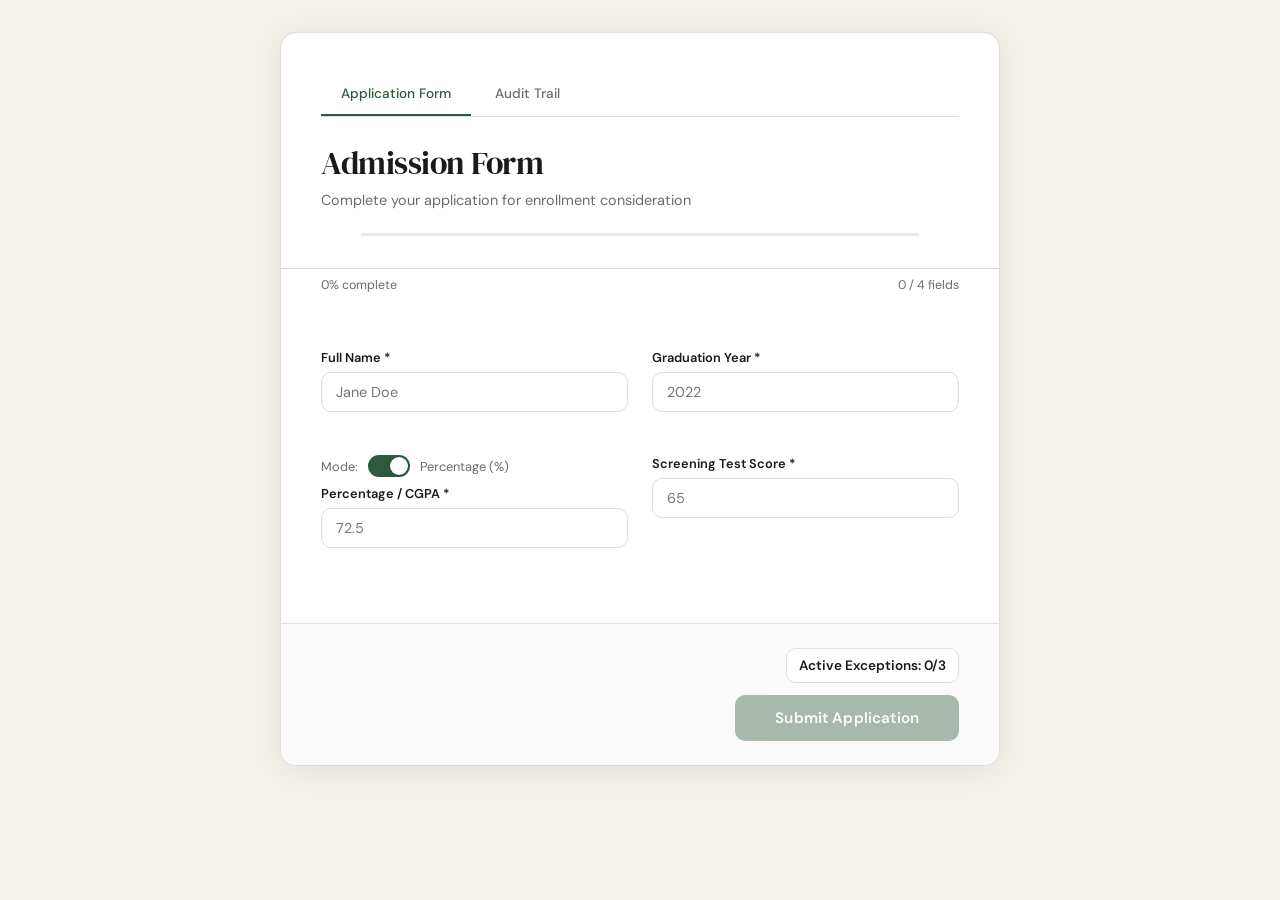
==== commit 04078ca7: "sprint-5: added audit trail and audit log" ====
--- a/src/index.html
+++ b/src/index.html
@@ -9,33 +9,83 @@
 <body>
 <div class="wrap">
   <header>
+    <div class="tab-nav">
+      <button class="tab-btn active" data-tab="form">Application Form</button>
+      <button class="tab-btn" data-tab="audit">Audit Trail</button>
+    </div>
     <h1>Admission Form</h1>
     <p>Complete your application for enrollment consideration</p>
     <div class="progress-bar"><div class="progress-fill" id="pfill"></div></div>
   </header>
-  <div class="progress-label">
-    <span id="ppct">0% complete</span>
-    <span id="pcnt">0 / 11 fields</span>
+  <div class="tab-content">
+    <div class="tab-pane active" id="form-tab">
+      <div class="progress-label">
+        <span id="ppct">0% complete</span>
+        <span id="pcnt">0 / 4 fields</span>
+      </div>
+
+      <div class="error-banner" id="errBanner">
+        <h4>Please fix the following:</h4>
+        <ul class="error-list" id="errList"></ul>
+      </div>
+
+      <div class="warning-banner" id="warningBanner">
+        <span class="warning-icon">⚠️</span>
+        <span class="warning-text">This candidate has more than 2 exceptions. Entry will be flagged for manager review.</span>
+      </div>
+
+      <form id="theForm" class="form-body" novalidate>
+        <!-- Form fields will be dynamically generated from configuration -->
+      </form>
+
+      <footer>
+        <div class="exception-counter" id="exceptionCounter">Active Exceptions: 0/4</div>
+        <button type="submit" form="theForm" class="submit-btn" id="submitBtn" disabled>Submit Application</button>
+      </footer>
+    </div>
+
+    <div class="tab-pane" id="audit-tab">
+      <div class="audit-header">
+        <h2>Audit Trail</h2>
+        <div class="audit-actions">
+          <button class="sync-btn" id="syncBtn">Sync from File</button>
+          <button class="download-btn" id="downloadBtn">Download JSON</button>
+          <button class="clear-btn" id="clearLogBtn">Clear Log</button>
+        </div>
+      </div>
+      <div class="audit-content">
+        <div class="audit-summary" id="auditSummary">
+          <div class="summary-item">
+            <span class="summary-label">Total Submissions:</span>
+            <span class="summary-value" id="totalSubmissions">0</span>
+          </div>
+          <div class="summary-item">
+            <span class="summary-label">Flagged for Review:</span>
+            <span class="summary-value" id="flaggedCount">0</span>
+          </div>
+        </div>
+        <div class="audit-table-container">
+          <table class="audit-table" id="auditTable">
+            <thead>
+              <tr>
+                <th>Candidate Name</th>
+                <th>Submission Time</th>
+                <th>Exception Count</th>
+                <th>Flagged</th>
+                <th>Actions</th>
+              </tr>
+            </thead>
+            <tbody id="auditTableBody">
+              <!-- Audit entries will be populated here -->
+            </tbody>
+          </table>
+          <div class="empty-state" id="emptyState">
+            <p>No audit entries found. Once forms are submitted, they will appear here.</p>
+          </div>
+        </div>
+      </div>
+    </div>
   </div>
-
-  <div class="error-banner" id="errBanner">
-    <h4>Please fix the following:</h4>
-    <ul class="error-list" id="errList"></ul>
-  </div>
-
-  <div class="warning-banner" id="warningBanner">
-    <span class="warning-icon">⚠️</span>
-    <span class="warning-text">This candidate has more than 2 exceptions. Entry will be flagged for manager review.</span>
-  </div>
-
-  <form id="theForm" class="form-body" novalidate>
-    <!-- Form fields will be dynamically generated from configuration -->
-  </form>
-
-  <footer>
-    <div class="exception-counter" id="exceptionCounter">Active Exceptions: 0/4</div>
-    <button class="submit-btn" id="submitBtn" disabled>Submit Application</button>
-  </footer>
 </div>
 
 <script src="script.js"></script>
--- a/src/styles.css
+++ b/src/styles.css
@@ -128,6 +128,7 @@
   color: var(--ink);
   transition: border-color 0.2s, box-shadow 0.2s;
   -webkit-appearance: none;
+  appearance: none;
 }
 
 input:focus, select:focus, textarea:focus {
@@ -236,6 +237,303 @@
 .submit-btn:hover:not(:disabled) { opacity: 0.88; transform: translateY(-1px); }
 .submit-btn:disabled { opacity: 0.4; cursor: not-allowed; }
 
+/* Tab Navigation */
+.tab-nav {
+  display: flex;
+  gap: 4px;
+  margin-bottom: 24px;
+  border-bottom: 1px solid var(--border);
+}
+
+.tab-btn {
+  background: none;
+  border: none;
+  padding: 12px 20px;
+  font-family: inherit;
+  font-size: 0.85rem;
+  font-weight: 500;
+  color: var(--muted);
+  cursor: pointer;
+  border-bottom: 2px solid transparent;
+  transition: color 0.2s, border-color 0.2s;
+}
+
+.tab-btn:hover {
+  color: var(--ink);
+}
+
+.tab-btn.active {
+  color: var(--accent);
+  border-bottom-color: var(--accent);
+}
+
+.tab-content {
+  position: relative;
+}
+
+.tab-pane {
+  display: none;
+}
+
+.tab-pane.active {
+  display: block;
+}
+
+/* Audit Trail Styles */
+.audit-header {
+  display: flex;
+  justify-content: space-between;
+  align-items: center;
+  padding: 32px 40px 24px;
+  border-bottom: 1px solid var(--border);
+}
+
+.audit-header h2 {
+  font-family: 'DM Serif Display', serif;
+  font-size: 1.5rem;
+  font-weight: 400;
+  color: var(--ink);
+}
+
+.audit-actions {
+  display: flex;
+  gap: 12px;
+}
+
+.download-btn {
+  background: var(--accent);
+  color: #fff;
+  border: none;
+  padding: 8px 16px;
+  border-radius: 6px;
+  font-size: 14px;
+  font-weight: 500;
+  cursor: pointer;
+  transition: opacity 0.2s;
+  margin-right: 12px;
+}
+
+.download-btn:hover {
+  opacity: 0.88;
+}
+
+.sync-btn {
+  background: var(--warn);
+  color: #fff;
+  border: none;
+  padding: 8px 16px;
+  border-radius: 6px;
+  font-size: 14px;
+  font-weight: 500;
+  cursor: pointer;
+  transition: opacity 0.2s;
+  margin-right: 12px;
+}
+
+.sync-btn:hover {
+  opacity: 0.88;
+}
+
+.clear-btn {
+  background: var(--danger);
+  color: #fff;
+  border: none;
+  padding: 8px 16px;
+  border-radius: 6px;
+  font-size: 14px;
+  font-weight: 500;
+  cursor: pointer;
+  transition: opacity 0.2s;
+}
+
+.clear-btn:hover {
+  opacity: 0.88;
+}
+
+.audit-content {
+  padding: 24px 40px 32px;
+}
+
+.audit-summary {
+  display: flex;
+  gap: 32px;
+  margin-bottom: 24px;
+  padding: 16px;
+  background: var(--accent-light);
+  border-radius: var(--radius);
+  border: 1px solid var(--accent);
+}
+
+.summary-item {
+  display: flex;
+  flex-direction: column;
+  gap: 4px;
+}
+
+.summary-label {
+  font-size: 0.8rem;
+  color: var(--muted);
+  font-weight: 500;
+}
+
+.summary-value {
+  font-size: 1.2rem;
+  font-weight: 600;
+  color: var(--accent);
+}
+
+.audit-table-container {
+  background: var(--surface);
+  border-radius: var(--radius);
+  border: 1px solid var(--border);
+  overflow: hidden;
+}
+
+.audit-table {
+  width: 100%;
+  border-collapse: collapse;
+}
+
+.audit-table th {
+  background: #fafafa;
+  padding: 12px 16px;
+  text-align: left;
+  font-size: 0.8rem;
+  font-weight: 600;
+  color: var(--ink);
+  border-bottom: 1px solid var(--border);
+}
+
+.audit-table td {
+  padding: 12px 16px;
+  font-size: 0.85rem;
+  color: var(--ink);
+  border-bottom: 1px solid #f0f0f0;
+}
+
+.audit-table tbody tr:hover {
+  background: #fafafa;
+}
+
+.flag-badge {
+  display: inline-block;
+  padding: 4px 8px;
+  border-radius: 12px;
+  font-size: 0.75rem;
+  font-weight: 500;
+  text-transform: uppercase;
+}
+
+.flag-badge.yes {
+  background: var(--warn-bg);
+  color: var(--warn);
+  border: 1px solid var(--warn);
+}
+
+.flag-badge.no {
+  background: var(--accent-light);
+  color: var(--ok);
+  border: 1px solid var(--ok);
+}
+
+.action-btn {
+  background: var(--accent);
+  color: #fff;
+  border: none;
+  padding: 6px 12px;
+  font-family: inherit;
+  font-size: 0.75rem;
+  font-weight: 500;
+  border-radius: 6px;
+  cursor: pointer;
+  transition: opacity 0.2s;
+}
+
+.action-btn:hover {
+  opacity: 0.88;
+}
+
+.empty-state {
+  padding: 48px;
+  text-align: center;
+  color: var(--muted);
+  font-size: 0.9rem;
+}
+
+.audit-detail {
+  display: none;
+  background: #fafafa;
+  border-left: 3px solid var(--accent);
+  margin: 0;
+}
+
+.audit-detail.show {
+  display: table-row;
+}
+
+.audit-detail td {
+  padding: 16px;
+  font-size: 0.8rem;
+  line-height: 1.6;
+}
+
+.detail-section {
+  margin-bottom: 16px;
+}
+
+.detail-section:last-child {
+  margin-bottom: 0;
+}
+
+.detail-title {
+  font-weight: 600;
+  color: var(--ink);
+  margin-bottom: 8px;
+}
+
+.detail-content {
+  color: var(--muted);
+}
+
+.exception-list {
+  list-style: none;
+  padding: 0;
+}
+
+.exception-list li {
+  padding: 6px 0;
+  border-bottom: 1px solid #e0e0e0;
+}
+
+.exception-list li:last-child {
+  border-bottom: none;
+}
+
+.exception-field {
+  font-weight: 500;
+  color: var(--ink);
+}
+
+.exception-rationale {
+  color: var(--muted);
+  font-style: italic;
+  margin-top: 2px;
+}
+
+.json-view {
+  background: #f8f8f8;
+  border: 1px solid #e0e0e0;
+  border-radius: 6px;
+  padding: 12px;
+  font-family: 'Courier New', monospace;
+  font-size: 0.75rem;
+  color: var(--ink);
+  white-space: pre-wrap;
+  word-break: break-all;
+  max-height: 300px;
+  overflow-y: auto;
+}
+
 @media (max-width: 600px) {
   header, .form-body, footer, .progress-label, .progress-bar, .error-banner {
     padding-left: 20px;
@@ -245,4 +543,29 @@
   }
   .form-body { grid-template-columns: 1fr; padding-top: 20px; }
   .field.span2 { grid-column: 1; }
-}
+  
+  .audit-header {
+    padding: 24px 20px 20px;
+    flex-direction: column;
+    align-items: flex-start;
+    gap: 16px;
+  }
+  
+  .audit-content {
+    padding: 20px;
+  }
+  
+  .audit-summary {
+    flex-direction: column;
+    gap: 16px;
+  }
+  
+  .audit-table {
+    font-size: 0.8rem;
+  }
+  
+  .audit-table th,
+  .audit-table td {
+    padding: 8px 12px;
+  }
+}
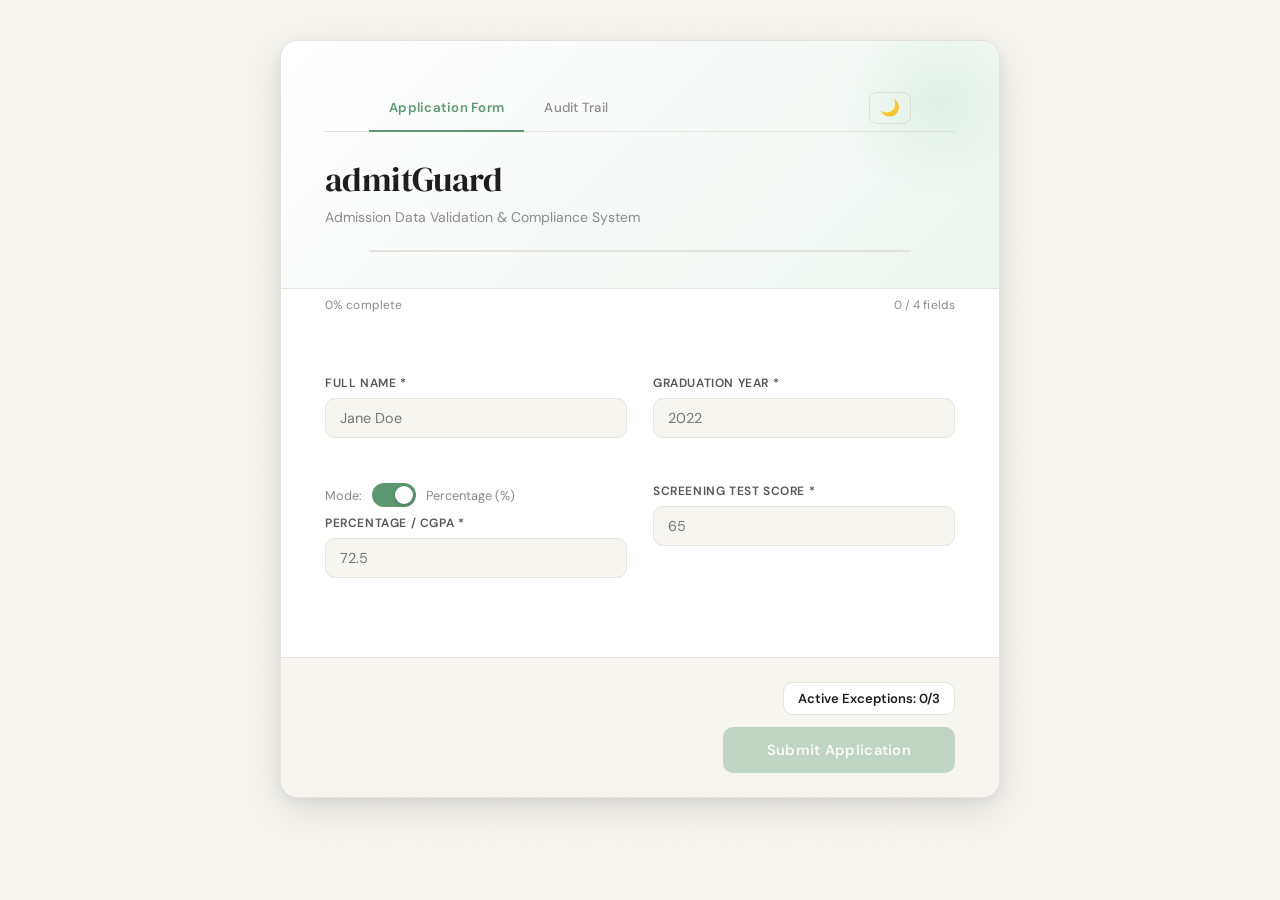
==== commit d8fef5ac: "UI/UX polishing" ====
--- a/src/index.html
+++ b/src/index.html
@@ -3,7 +3,7 @@
 <head>
 <meta charset="UTF-8">
 <meta name="viewport" content="width=device-width, initial-scale=1.0">
-<title>Candidate Admission Form</title>
+<title>admitGuard - Candidate Admission Form</title>
 <link rel="stylesheet" href="styles.css">
 </head>
 <body>
@@ -12,9 +12,14 @@
     <div class="tab-nav">
       <button class="tab-btn active" data-tab="form">Application Form</button>
       <button class="tab-btn" data-tab="audit">Audit Trail</button>
+      <div class="theme-toggle">
+        <button class="theme-btn" id="themeToggle" aria-label="Toggle dark mode">
+          <span class="theme-icon">🌙</span>
+        </button>
+      </div>
     </div>
-    <h1>Admission Form</h1>
-    <p>Complete your application for enrollment consideration</p>
+    <h1>admitGuard</h1>
+    <p>Admission Data Validation & Compliance System</p>
     <div class="progress-bar"><div class="progress-fill" id="pfill"></div></div>
   </header>
   <div class="tab-content">
@@ -46,7 +51,7 @@
 
     <div class="tab-pane" id="audit-tab">
       <div class="audit-header">
-        <h2>Audit Trail</h2>
+        <p>Audit Logs</p>
         <div class="audit-actions">
           <button class="sync-btn" id="syncBtn">Sync from File</button>
           <button class="download-btn" id="downloadBtn">Download JSON</button>
@@ -88,6 +93,35 @@
   </div>
 </div>
 
+<!-- Confirmation Modal -->
+<div class="modal-overlay" id="confirmModal">
+  <div class="modal-content">
+    <div class="modal-header">
+      <h2>Confirm admitGuard Submission</h2>
+      <p>Please review your application details before submitting</p>
+    </div>
+    
+    <div class="modal-body">
+      <div class="summary-grid" id="formSummary"></div>
+      
+      <div class="summary-section" id="exceptionsSection" style="display: none;">
+        <h3>Exceptions <span class="exception-count" id="exceptionBadge"></span></h3>
+        <div class="exceptions-list" id="exceptionsList"></div>
+      </div>
+      
+      <div class="summary-section flagged-warning" id="flaggedWarning" style="display: none;">
+        <div class="warning-icon">⚠️</div>
+        <p><strong>This application will be flagged for manager review</strong> due to multiple exceptions.</p>
+      </div>
+    </div>
+    
+    <div class="modal-footer">
+      <button type="button" class="btn-secondary" id="cancelBtn">Cancel</button>
+      <button type="button" class="btn-primary" id="confirmBtn">Confirm & Submit</button>
+    </div>
+  </div>
+</div>
+
 <script src="script.js"></script>
 </body>
 </html>
--- a/src/styles.css
+++ b/src/styles.css
@@ -1,102 +1,425 @@
-@import url('https://fonts.googleapis.com/css2?family=DM+Serif+Display&family=DM+Sans:wght@400;500;600&display=swap');
+@import url('https://fonts.googleapis.com/css2?family=DM+Serif+Display:ital@0;1&family=DM+Sans:ital,opsz,wght@0,9..40,300;0,9..40,400;0,9..40,500;0,9..40,600;1,9..40,400&display=swap');
 
 *, *::before, *::after { box-sizing: border-box; margin: 0; padding: 0; }
 
+/* ─── Selection ─────────────────────────────────────────── */
+::selection {
+  background: rgba(111, 165, 128, 0.28);
+  color: #2d2d2d;
+}
+
+[data-theme="dark"] ::selection {
+  background: rgba(129, 201, 148, 0.32);
+  color: #f0f0f0;
+}
+
 :root {
-  --bg: #f4f1eb;
-  --surface: #fff;
-  --ink: #1a1a1a;
-  --muted: #6b6b6b;
-  --border: #ddd;
-  --accent: #2d5a3d;
-  --accent-light: #e8f0ea;
-  --danger: #b5271e;
-  --warn: #9c6400;
-  --ok: #2d5a3d;
-  --warn-bg: #fff8e6;
+  --bg: #f6f5f0;
+  --surface: #ffffff;
+  --ink: #1e1e1e;
+  --muted: #8a8a8a;
+  --border: #e4e2db;
+  --accent: #5c9970;
+  --accent-light: #edf5f0;
+  --danger: #d95f5f;
+  --warn: #e09642;
+  --ok: #5c9970;
+  --warn-bg: #fdf7ee;
   --radius: 10px;
+  --shadow-sm: 0 1px 3px rgba(0,0,0,0.06), 0 1px 2px rgba(0,0,0,0.04);
+  --shadow-md: 0 4px 16px rgba(0,0,0,0.08), 0 2px 6px rgba(0,0,0,0.05);
+  --shadow-lg: 0 12px 40px rgba(0,0,0,0.10), 0 4px 12px rgba(0,0,0,0.06);
+}
+
+[data-theme="dark"] {
+  --bg: #0f1117;
+  --surface: #181c24;
+  --ink: #e8e6e1;
+  --muted: #7a7d8a;
+  --border: #252932;
+  --accent: #6dbb85;
+  --accent-light: #1a2e22;
+  --danger: #e06060;
+  --warn: #d4964a;
+  --ok: #6dbb85;
+  --warn-bg: #201a0e;
+  --shadow-sm: 0 1px 3px rgba(0,0,0,0.3), 0 1px 2px rgba(0,0,0,0.2);
+  --shadow-md: 0 4px 16px rgba(0,0,0,0.4), 0 2px 6px rgba(0,0,0,0.3);
+  --shadow-lg: 0 12px 40px rgba(0,0,0,0.5), 0 4px 12px rgba(0,0,0,0.35);
 }
 
 body {
   font-family: 'DM Sans', sans-serif;
   background: var(--bg);
   min-height: 100vh;
-  padding: 32px 16px;
-  color: var(--ink);
-}
-
+  padding: 40px 16px;
+  color: var(--ink);
+  transition: background 0.3s ease, color 0.3s ease;
+  /* Subtle grain texture on body */
+  background-image: url("data:image/svg+xml,%3Csvg xmlns='http://www.w3.org/2000/svg' width='200' height='200'%3E%3Cfilter id='n'%3E%3CfeTurbulence type='fractalNoise' baseFrequency='0.75' numOctaves='4' stitchTiles='stitch'/%3E%3CfeColorMatrix type='saturate' values='0'/%3E%3C/filter%3E%3Crect width='200' height='200' filter='url(%23n)' opacity='0.03'/%3E%3C/svg%3E");
+}
+
+[data-theme="dark"] body {
+  background-image: url("data:image/svg+xml,%3Csvg xmlns='http://www.w3.org/2000/svg' width='200' height='200'%3E%3Cfilter id='n'%3E%3CfeTurbulence type='fractalNoise' baseFrequency='0.75' numOctaves='4' stitchTiles='stitch'/%3E%3CfeColorMatrix type='saturate' values='0'/%3E%3C/filter%3E%3Crect width='200' height='200' filter='url(%23n)' opacity='0.06'/%3E%3C/svg%3E");
+}
+
+/* ─── Modal ──────────────────────────────────────────────── */
+.modal-overlay {
+  position: fixed;
+  top: 0; left: 0; right: 0; bottom: 0;
+  background: rgba(0, 0, 0, 0.55);
+  backdrop-filter: blur(6px);
+  -webkit-backdrop-filter: blur(6px);
+  display: flex;
+  align-items: center;
+  justify-content: center;
+  z-index: 1000;
+  opacity: 0;
+  visibility: hidden;
+  transition: all 0.3s cubic-bezier(0.16, 1, 0.3, 1);
+}
+
+.modal-overlay.show {
+  opacity: 1;
+  visibility: visible;
+}
+
+.modal-content {
+  background: var(--surface);
+  border-radius: 14px;
+  max-width: 600px;
+  width: 90%;
+  max-height: 80vh;
+  overflow-y: auto;
+  box-shadow: var(--shadow-lg), 0 0 0 1px var(--border);
+  transform: translateY(12px) scale(0.97);
+  transition: transform 0.35s cubic-bezier(0.16, 1, 0.3, 1);
+}
+
+.modal-overlay.show .modal-content {
+  transform: translateY(0) scale(1);
+}
+
+/* Custom scrollbar for modal */
+.modal-content::-webkit-scrollbar { width: 6px; }
+.modal-content::-webkit-scrollbar-track { background: transparent; }
+.modal-content::-webkit-scrollbar-thumb {
+  background: var(--border);
+  border-radius: 3px;
+}
+.modal-content::-webkit-scrollbar-thumb:hover {
+  background: var(--muted);
+}
+
+.modal-header {
+  padding: 28px 28px 22px;
+  border-bottom: 1px solid var(--border);
+}
+
+.modal-header h2 {
+  font-family: 'DM Serif Display', serif;
+  font-size: 1.55rem;
+  margin-bottom: 6px;
+  color: var(--ink);
+  letter-spacing: -0.3px;
+}
+
+.modal-header p {
+  color: var(--muted);
+  font-size: 0.875rem;
+}
+
+.modal-body { padding: 22px 28px; }
+
+.summary-section { margin-bottom: 26px; }
+
+.summary-section h3 {
+  font-size: 1rem;
+  font-weight: 600;
+  margin-bottom: 12px;
+  color: var(--ink);
+  display: flex;
+  align-items: center;
+  gap: 8px;
+  letter-spacing: 0.01em;
+}
+
+.summary-grid { display: grid; gap: 8px; }
+
+.summary-table {
+  width: 100%;
+  border-collapse: collapse;
+  background: var(--surface);
+  border-radius: 10px;
+  overflow: hidden;
+  border: 1px solid var(--border);
+}
+
+.summary-table th {
+  background: var(--bg);
+  padding: 11px 16px;
+  text-align: left;
+  font-size: 0.75rem;
+  font-weight: 600;
+  letter-spacing: 0.06em;
+  text-transform: uppercase;
+  color: var(--muted);
+  border-bottom: 1px solid var(--border);
+}
+
+.summary-table td {
+  padding: 11px 16px;
+  font-size: 0.85rem;
+  color: var(--ink);
+  border-bottom: 1px solid var(--border);
+  transition: background 0.15s ease;
+}
+
+.summary-table tbody tr:last-child td { border-bottom: none; }
+
+.summary-table-label {
+  font-weight: 600;
+  color: var(--muted);
+  min-width: 140px;
+  font-size: 0.8rem;
+  text-transform: uppercase;
+  letter-spacing: 0.04em;
+}
+
+.summary-table-value {
+  font-weight: 500;
+  color: var(--ink);
+  word-break: break-word;
+}
+
+.summary-table-value.warning {
+  color: var(--warn);
+  font-weight: 600;
+}
+
+.flagged-row { background: var(--warn-bg); }
+
+.summary-table tbody tr:hover { background: var(--accent-light); }
+.summary-table .flagged-row:hover { background: var(--warn-bg); filter: brightness(0.97); }
+
+.summary-item {
+  display: flex;
+  justify-content: space-between;
+  align-items: center;
+  padding: 8px 0;
+  border-bottom: 1px solid var(--border);
+}
+.summary-item:last-child { border-bottom: none; }
+.summary-label { font-weight: 500; color: var(--muted); font-size: 0.85rem; }
+.summary-value { font-weight: 600; color: var(--ink); }
+
+.exception-count {
+  background: var(--warn);
+  color: white;
+  padding: 2px 8px;
+  border-radius: 12px;
+  font-size: 0.75rem;
+  font-weight: 600;
+}
+
+.exceptions-list {
+  background: var(--warn-bg);
+  border-radius: 8px;
+  padding: 12px;
+  border: 1px solid rgba(224, 150, 66, 0.2);
+}
+
+.exception-item {
+  margin-bottom: 8px;
+  padding: 10px 12px;
+  background: var(--surface);
+  border-radius: 6px;
+  border-left: 3px solid var(--warn);
+  box-shadow: var(--shadow-sm);
+}
+.exception-item:last-child { margin-bottom: 0; }
+
+.exception-field {
+  font-weight: 600;
+  color: var(--ink);
+  margin-bottom: 4px;
+  font-size: 0.85rem;
+}
+
+.exception-rationale {
+  font-size: 0.82rem;
+  color: var(--muted);
+  line-height: 1.5;
+}
+
+.flagged-warning {
+  background: rgba(224, 96, 96, 0.08);
+  border: 1px solid rgba(224, 96, 96, 0.25);
+  border-radius: 8px;
+  padding: 12px;
+  display: flex;
+  align-items: center;
+  gap: 10px;
+}
+
+.flagged-warning .warning-icon { font-size: 1.1rem; }
+
+.flagged-warning p {
+  color: var(--danger);
+  font-weight: 500;
+  font-size: 0.875rem;
+}
+
+.modal-footer {
+  padding: 20px 28px;
+  border-top: 1px solid var(--border);
+  display: flex;
+  gap: 10px;
+  justify-content: flex-end;
+  background: var(--bg);
+  border-radius: 0 0 14px 14px;
+}
+
+.btn-primary, .btn-secondary {
+  padding: 9px 22px;
+  border-radius: 8px;
+  font-family: inherit;
+  font-size: 0.875rem;
+  font-weight: 500;
+  border: none;
+  cursor: pointer;
+  transition: all 0.2s cubic-bezier(0.4, 0, 0.2, 1);
+  letter-spacing: 0.01em;
+}
+
+.btn-primary {
+  background: var(--accent);
+  color: #fff;
+  box-shadow: 0 1px 4px rgba(92, 153, 112, 0.3);
+}
+.btn-primary:hover {
+  background: #4d8660;
+  transform: translateY(-1px);
+  box-shadow: 0 4px 12px rgba(92, 153, 112, 0.35);
+}
+.btn-primary:active { transform: translateY(0); }
+
+.btn-secondary {
+  background: transparent;
+  color: var(--muted);
+  border: 1px solid var(--border);
+}
+.btn-secondary:hover {
+  background: var(--accent-light);
+  color: var(--ink);
+  border-color: var(--accent);
+}
+
+/* ─── Main Wrapper ───────────────────────────────────────── */
 .wrap {
   max-width: 720px;
   margin: 0 auto;
   background: var(--surface);
-  border-radius: 16px;
+  border-radius: 18px;
   border: 1px solid var(--border);
   overflow: hidden;
-  box-shadow: 0 4px 32px rgba(0,0,0,0.07);
-}
-
+  box-shadow: var(--shadow-lg);
+  transition: box-shadow 0.3s ease;
+}
+
+[data-theme="dark"] .wrap {
+  box-shadow: var(--shadow-lg), 0 0 0 1px rgba(255,255,255,0.04);
+}
+
+/* ─── Header ─────────────────────────────────────────────── */
 header {
-  padding: 40px 40px 32px;
-  border-bottom: 1px solid var(--border);
+  padding: 44px 44px 36px;
+  border-bottom: 1px solid var(--border);
+  background: linear-gradient(135deg, var(--surface) 0%, var(--accent-light) 100%);
+  position: relative;
+  overflow: hidden;
+}
+
+[data-theme="dark"] header {
+  background: linear-gradient(135deg, var(--surface) 0%, rgba(29, 50, 36, 0.6) 100%);
+}
+
+header::before {
+  content: '';
+  position: absolute;
+  top: -40px; right: -40px;
+  width: 200px; height: 200px;
+  border-radius: 50%;
+  background: radial-gradient(circle, rgba(109, 187, 133, 0.12) 0%, transparent 70%);
+  pointer-events: none;
 }
 
 header h1 {
   font-family: 'DM Serif Display', serif;
-  font-size: 2rem;
+  font-size: 2.1rem;
   font-weight: 400;
-  letter-spacing: -0.5px;
+  letter-spacing: -0.6px;
   margin-bottom: 6px;
-}
-
-header p { color: var(--muted); font-size: 0.9rem; }
-
+  color: var(--ink);
+}
+
+header p { color: var(--muted); font-size: 0.875rem; }
+
+/* ─── Progress ───────────────────────────────────────────── */
 .progress-bar {
-  height: 3px;
-  background: #e8e8e8;
-  margin: 24px 40px 0;
+  height: 2px;
+  background: var(--border);
+  margin: 24px 44px 0;
+  border-radius: 2px;
 }
 .progress-fill {
   height: 100%;
-  background: var(--accent);
+  background: linear-gradient(90deg, var(--accent), #8fd4a5);
   width: 0%;
-  transition: width 0.3s;
+  transition: width 0.4s cubic-bezier(0.4, 0, 0.2, 1);
+  border-radius: 2px;
+  box-shadow: 0 0 8px rgba(109, 187, 133, 0.4);
 }
 .progress-label {
-  padding: 8px 40px 24px;
-  font-size: 0.78rem;
+  padding: 8px 44px 28px;
+  font-size: 0.75rem;
   color: var(--muted);
   display: flex;
   justify-content: space-between;
-}
-
+  letter-spacing: 0.01em;
+}
+
+/* ─── Banners ─────────────────────────────────────────────── */
 .error-banner {
   display: none;
-  margin: 0 40px 0;
+  margin: 0 44px 0;
   padding: 14px 16px;
-  background: #fdf0ef;
-  border: 1px solid #f5c2bf;
+  background: rgba(217, 95, 95, 0.08);
+  border: 1px solid rgba(217, 95, 95, 0.25);
   border-radius: var(--radius);
   color: var(--danger);
   font-size: 0.85rem;
-  margin-bottom: 0;
 }
 .error-banner.show { display: block; }
-.error-banner.blocking { background: var(--danger); color: #fff; border-color: var(--danger); }
-.error-banner h4 { font-size: 0.82rem; margin-bottom: 6px; }
+.error-banner.blocking {
+  background: var(--danger);
+  color: #fff;
+  border-color: var(--danger);
+}
+.error-banner h4 { font-size: 0.82rem; margin-bottom: 6px; font-weight: 600; }
 .error-list { list-style: none; }
 .error-list li { padding: 2px 0; }
 .error-list li::before { content: "› "; font-weight: 700; }
 
 .warning-banner {
   display: none;
-  margin: 0 40px 0;
-  padding: 14px 16px;
+  margin: 0 44px 0;
+  padding: 13px 16px;
   background: var(--warn-bg);
-  border: 1px solid var(--warn);
+  border: 1px solid rgba(224, 150, 66, 0.3);
   border-radius: var(--radius);
   color: var(--warn);
   font-size: 0.85rem;
-  margin-bottom: 0;
   align-items: center;
   gap: 8px;
 }
@@ -104,17 +427,26 @@
 .warning-icon { font-size: 1rem; }
 .warning-text { flex: 1; }
 
-.form-body { padding: 32px 40px; display: grid; grid-template-columns: 1fr 1fr; gap: 0 24px; }
-
-.field { margin-bottom: 20px; }
+/* ─── Form ────────────────────────────────────────────────── */
+.form-body {
+  padding: 34px 44px;
+  display: grid;
+  grid-template-columns: 1fr 1fr;
+  gap: 0 26px;
+}
+
+.field { margin-bottom: 22px; }
 .field.span2 { grid-column: 1 / -1; }
 
 label {
   display: block;
-  font-size: 0.8rem;
-  font-weight: 600;
-  color: var(--ink);
-  margin-bottom: 6px;
+  font-size: 0.75rem;
+  font-weight: 600;
+  color: var(--ink);
+  margin-bottom: 7px;
+  letter-spacing: 0.05em;
+  text-transform: uppercase;
+  opacity: 0.75;
 }
 
 input, select, textarea {
@@ -124,85 +456,116 @@
   border-radius: var(--radius);
   font-family: inherit;
   font-size: 0.9rem;
-  background: #fff;
-  color: var(--ink);
-  transition: border-color 0.2s, box-shadow 0.2s;
+  background: var(--bg);
+  color: var(--ink);
+  transition: border-color 0.2s ease, box-shadow 0.2s ease, background 0.2s ease;
   -webkit-appearance: none;
   appearance: none;
+}
+
+[data-theme="dark"] input,
+[data-theme="dark"] select,
+[data-theme="dark"] textarea {
+  background: #13161e;
+  color: var(--ink);
+  border-color: var(--border);
 }
 
 input:focus, select:focus, textarea:focus {
   outline: none;
   border-color: var(--accent);
-  box-shadow: 0 0 0 3px var(--accent-light);
-}
-
-input.err, select.err { border-color: var(--danger); }
-input.warn, select.warn { border-color: var(--warn); }
+  background: var(--surface);
+  box-shadow: 0 0 0 3px rgba(109, 187, 133, 0.15), 0 1px 4px rgba(0,0,0,0.04);
+}
+
+[data-theme="dark"] input:focus,
+[data-theme="dark"] select:focus,
+[data-theme="dark"] textarea:focus {
+  background: #1a1e28;
+  box-shadow: 0 0 0 3px rgba(109, 187, 133, 0.2), 0 1px 4px rgba(0,0,0,0.2);
+}
+
+input:hover:not(:focus), select:hover:not(:focus), textarea:hover:not(:focus) {
+  border-color: color-mix(in srgb, var(--accent) 40%, var(--border));
+}
+
+input.err, select.err { border-color: var(--danger); box-shadow: 0 0 0 3px rgba(217, 95, 95, 0.1); }
+input.warn, select.warn { border-color: var(--warn); box-shadow: 0 0 0 3px rgba(224, 150, 66, 0.1); }
 
 .hint {
-  font-size: 0.75rem;
+  font-size: 0.73rem;
   margin-top: 5px;
   min-height: 18px;
   color: var(--muted);
+  letter-spacing: 0.01em;
 }
 .hint.err { color: var(--danger); }
 .hint.warn { color: var(--warn); }
 .hint.ok { color: var(--ok); }
 
-/* Toggle */
+/* ─── Toggle ──────────────────────────────────────────────── */
 .toggle-row { display: flex; align-items: center; gap: 10px; margin-bottom: 8px; }
 .toggle-row span { font-size: 0.8rem; color: var(--muted); }
 .toggle {
-  width: 42px; height: 22px;
-  background: #ccc;
-  border-radius: 11px;
+  width: 44px; height: 24px;
+  background: var(--border);
+  border-radius: 12px;
   cursor: pointer;
   position: relative;
-  transition: background 0.2s;
+  transition: background 0.25s cubic-bezier(0.4, 0, 0.2, 1);
   flex-shrink: 0;
-}
-.toggle.on { background: var(--accent); }
+  box-shadow: inset 0 1px 3px rgba(0,0,0,0.1);
+}
+.toggle.on { background: var(--accent); box-shadow: 0 0 0 0px rgba(109, 187, 133, 0); }
+.toggle.on:hover { box-shadow: 0 0 0 3px rgba(109, 187, 133, 0.2); }
 .toggle::after {
   content: '';
   position: absolute;
-  top: 2px; left: 2px;
+  top: 3px; left: 3px;
   width: 18px; height: 18px;
   background: #fff;
   border-radius: 50%;
-  transition: transform 0.2s;
-  box-shadow: 0 1px 3px rgba(0,0,0,0.2);
+  transition: transform 0.25s cubic-bezier(0.4, 0, 0.2, 1);
+  box-shadow: 0 1px 4px rgba(0,0,0,0.25);
 }
 .toggle.on::after { transform: translateX(20px); }
 
-/* Exception panel */
+/* ─── Exception Panel ────────────────────────────────────── */
 .exception-panel {
   display: none;
-  margin-top: 10px;
-  padding: 14px;
+  margin-top: 12px;
+  padding: 16px;
   background: var(--warn-bg);
-  border: 1px solid #f0d080;
+  border: 1px solid rgba(224, 150, 66, 0.25);
   border-radius: var(--radius);
+  animation: slideDown 0.25s cubic-bezier(0.4, 0, 0.2, 1);
 }
 .exception-panel.show { display: block; }
+
+@keyframes slideDown {
+  from { opacity: 0; transform: translateY(-8px); }
+  to   { opacity: 1; transform: translateY(0); }
+}
 
 .exc-check { display: flex; align-items: center; gap: 8px; margin-bottom: 10px; }
 .exc-check input[type=checkbox] { width: 16px; height: 16px; margin: 0; accent-color: var(--warn); cursor: pointer; }
-.exc-check label { font-size: 0.82rem; font-weight: 600; color: var(--warn); cursor: pointer; margin: 0; }
+.exc-check label { font-size: 0.82rem; font-weight: 600; color: var(--warn); cursor: pointer; margin: 0; letter-spacing: 0.01em; }
 
 textarea.exc-ta {
   min-height: 72px;
   resize: vertical;
   font-size: 0.82rem;
-  border-color: #f0d080;
-}
-.exc-help { font-size: 0.72rem; color: var(--muted); margin-top: 6px; line-height: 1.5; }
+  border-color: rgba(224, 150, 66, 0.3);
+  background: var(--surface);
+}
+.exc-help { font-size: 0.72rem; color: var(--muted); margin-top: 6px; line-height: 1.6; }
 .exc-help strong { color: var(--warn); }
 .exc-hint { font-size: 0.75rem; margin-top: 4px; min-height: 16px; }
 
+/* ─── Footer ──────────────────────────────────────────────── */
 footer {
-  padding: 24px 40px;
-  background: #fafafa;
+  padding: 24px 44px;
+  background: var(--bg);
   border-top: 1px solid var(--border);
   text-align: right;
   display: flex;
@@ -211,11 +574,13 @@
   gap: 12px;
 }
 
+[data-theme="dark"] footer { background: #13161e; }
+
 .exception-counter {
-  font-size: 0.85rem;
-  font-weight: 600;
-  color: var(--ink);
-  padding: 8px 12px;
+  font-size: 0.82rem;
+  font-weight: 600;
+  color: var(--ink);
+  padding: 7px 14px;
   background: var(--surface);
   border: 1px solid var(--border);
   border-radius: var(--radius);
@@ -225,66 +590,89 @@
   background: var(--accent);
   color: #fff;
   border: none;
-  padding: 13px 40px;
+  padding: 13px 44px;
   font-family: inherit;
-  font-size: 0.95rem;
+  font-size: 0.92rem;
   font-weight: 600;
   border-radius: var(--radius);
   cursor: pointer;
-  transition: opacity 0.2s, transform 0.15s;
-  letter-spacing: 0.01em;
-}
-.submit-btn:hover:not(:disabled) { opacity: 0.88; transform: translateY(-1px); }
-.submit-btn:disabled { opacity: 0.4; cursor: not-allowed; }
-
-/* Tab Navigation */
+  transition: all 0.2s cubic-bezier(0.4, 0, 0.2, 1);
+  letter-spacing: 0.02em;
+  box-shadow: 0 2px 8px rgba(92, 153, 112, 0.3);
+}
+.submit-btn:hover:not(:disabled) {
+  background: #4d8660;
+  transform: translateY(-2px);
+  box-shadow: 0 6px 20px rgba(92, 153, 112, 0.4);
+}
+.submit-btn:active:not(:disabled) { transform: translateY(0); }
+.submit-btn:disabled { opacity: 0.35; cursor: not-allowed; box-shadow: none; }
+
+/* ─── Tab Navigation ─────────────────────────────────────── */
 .tab-nav {
   display: flex;
-  gap: 4px;
+  gap: 0;
   margin-bottom: 24px;
   border-bottom: 1px solid var(--border);
+  padding: 0 44px;
 }
 
 .tab-btn {
   background: none;
   border: none;
-  padding: 12px 20px;
+  padding: 14px 20px;
   font-family: inherit;
-  font-size: 0.85rem;
+  font-size: 0.83rem;
   font-weight: 500;
   color: var(--muted);
   cursor: pointer;
   border-bottom: 2px solid transparent;
-  transition: color 0.2s, border-color 0.2s;
-}
-
-.tab-btn:hover {
-  color: var(--ink);
-}
-
+  margin-bottom: -1px;
+  transition: color 0.2s ease, border-color 0.2s ease;
+  letter-spacing: 0.02em;
+}
+
+.tab-btn:hover { color: var(--ink); }
 .tab-btn.active {
   color: var(--accent);
   border-bottom-color: var(--accent);
-}
-
-.tab-content {
-  position: relative;
-}
-
-.tab-pane {
-  display: none;
-}
-
-.tab-pane.active {
-  display: block;
-}
-
-/* Audit Trail Styles */
+  font-weight: 600;
+}
+
+.theme-toggle {
+  margin-left: auto;
+  display: flex;
+  align-items: center;
+}
+
+.theme-btn {
+  background: none;
+  border: 1px solid var(--border);
+  border-radius: 8px;
+  padding: 7px 10px;
+  cursor: pointer;
+  transition: all 0.2s ease;
+  display: flex;
+  align-items: center;
+  justify-content: center;
+}
+.theme-btn:hover {
+  background: var(--accent-light);
+  border-color: var(--accent);
+  transform: rotate(15deg) scale(1.05);
+}
+.theme-icon { font-size: 1rem; line-height: 1; }
+
+.tab-content { position: relative; }
+.tab-pane { display: none; }
+.tab-pane.active { display: block; }
+
+/* ─── Audit Trail ────────────────────────────────────────── */
 .audit-header {
   display: flex;
   justify-content: space-between;
   align-items: center;
-  padding: 32px 40px 24px;
+  padding: 36px 44px 26px;
   border-bottom: 1px solid var(--border);
 }
 
@@ -293,75 +681,47 @@
   font-size: 1.5rem;
   font-weight: 400;
   color: var(--ink);
-}
-
-.audit-actions {
-  display: flex;
-  gap: 12px;
-}
-
-.download-btn {
-  background: var(--accent);
-  color: #fff;
+  letter-spacing: -0.3px;
+}
+
+.audit-actions { display: flex; gap: 10px; }
+
+.download-btn, .sync-btn, .clear-btn {
   border: none;
-  padding: 8px 16px;
-  border-radius: 6px;
-  font-size: 14px;
+  padding: 7px 14px;
+  border-radius: 7px;
+  font-family: inherit;
+  font-size: 0.75rem;
   font-weight: 500;
   cursor: pointer;
-  transition: opacity 0.2s;
-  margin-right: 12px;
-}
-
-.download-btn:hover {
-  opacity: 0.88;
-}
-
-.sync-btn {
-  background: var(--warn);
-  color: #fff;
-  border: none;
-  padding: 8px 16px;
-  border-radius: 6px;
-  font-size: 14px;
-  font-weight: 500;
-  cursor: pointer;
-  transition: opacity 0.2s;
-  margin-right: 12px;
-}
-
-.sync-btn:hover {
-  opacity: 0.88;
-}
-
-.clear-btn {
-  background: var(--danger);
-  color: #fff;
-  border: none;
-  padding: 8px 16px;
-  border-radius: 6px;
-  font-size: 14px;
-  font-weight: 500;
-  cursor: pointer;
-  transition: opacity 0.2s;
-}
-
-.clear-btn:hover {
-  opacity: 0.88;
-}
-
-.audit-content {
-  padding: 24px 40px 32px;
-}
+  transition: all 0.2s ease;
+  letter-spacing: 0.01em;
+}
+
+.download-btn { background: var(--accent); color: #fff; box-shadow: 0 1px 4px rgba(92,153,112,0.25); }
+.download-btn:hover { opacity: 0.88; transform: translateY(-1px); }
+
+.sync-btn { background: var(--warn); color: #fff; box-shadow: 0 1px 4px rgba(212,150,74,0.25); }
+.sync-btn:hover { opacity: 0.88; transform: translateY(-1px); }
+
+.clear-btn { background: transparent; color: var(--danger); border: 1px solid rgba(217, 95, 95, 0.35); }
+.clear-btn:hover { background: rgba(217, 95, 95, 0.08); transform: translateY(-1px); }
+
+.audit-content { padding: 26px 44px 36px; }
 
 .audit-summary {
   display: flex;
-  gap: 32px;
-  margin-bottom: 24px;
-  padding: 16px;
-  background: var(--accent-light);
-  border-radius: var(--radius);
-  border: 1px solid var(--accent);
+  gap: 28px;
+  margin-bottom: 26px;
+  padding: 18px 22px;
+  background: linear-gradient(135deg, var(--accent-light), transparent);
+  border-radius: 12px;
+  border: 1px solid rgba(109, 187, 133, 0.25);
+}
+
+[data-theme="dark"] .audit-summary {
+  background: linear-gradient(135deg, var(--accent-light), #181c24);
+  border-color: rgba(109, 187, 133, 0.2);
 }
 
 .summary-item {
@@ -369,24 +729,27 @@
   flex-direction: column;
   gap: 4px;
 }
-
 .summary-label {
-  font-size: 0.8rem;
+  font-size: 0.73rem;
   color: var(--muted);
   font-weight: 500;
-}
-
+  text-transform: uppercase;
+  letter-spacing: 0.05em;
+}
 .summary-value {
-  font-size: 1.2rem;
+  font-size: 1.3rem;
   font-weight: 600;
   color: var(--accent);
-}
-
+  font-family: 'DM Serif Display', serif;
+}
+
+/* ─── Tables ──────────────────────────────────────────────── */
 .audit-table-container {
   background: var(--surface);
-  border-radius: var(--radius);
+  border-radius: 12px;
   border: 1px solid var(--border);
   overflow: hidden;
+  box-shadow: var(--shadow-sm);
 }
 
 .audit-table {
@@ -395,177 +758,234 @@
 }
 
 .audit-table th {
-  background: #fafafa;
+  background: var(--bg);
   padding: 12px 16px;
   text-align: left;
-  font-size: 0.8rem;
-  font-weight: 600;
-  color: var(--ink);
+  font-size: 0.73rem;
+  font-weight: 600;
+  letter-spacing: 0.06em;
+  text-transform: uppercase;
+  color: var(--muted);
   border-bottom: 1px solid var(--border);
 }
 
 .audit-table td {
-  padding: 12px 16px;
+  padding: 13px 16px;
   font-size: 0.85rem;
   color: var(--ink);
-  border-bottom: 1px solid #f0f0f0;
-}
-
-.audit-table tbody tr:hover {
-  background: #fafafa;
-}
+  border-bottom: 1px solid var(--border);
+  transition: background 0.15s ease;
+}
+
+.audit-table tbody tr:last-child td { border-bottom: none; }
+.audit-table tbody tr:hover td { background: var(--accent-light); }
 
 .flag-badge {
-  display: inline-block;
-  padding: 4px 8px;
-  border-radius: 12px;
-  font-size: 0.75rem;
-  font-weight: 500;
+  display: inline-flex;
+  align-items: center;
+  gap: 4px;
+  padding: 3px 10px;
+  border-radius: 20px;
+  font-size: 0.72rem;
+  font-weight: 600;
+  letter-spacing: 0.04em;
   text-transform: uppercase;
 }
 
 .flag-badge.yes {
-  background: var(--warn-bg);
+  background: rgba(212, 150, 74, 0.12);
   color: var(--warn);
-  border: 1px solid var(--warn);
+  border: 1px solid rgba(212, 150, 74, 0.3);
 }
 
 .flag-badge.no {
-  background: var(--accent-light);
+  background: rgba(109, 187, 133, 0.1);
   color: var(--ok);
-  border: 1px solid var(--ok);
+  border: 1px solid rgba(109, 187, 133, 0.25);
+}
+
+.action-btn-group {
+  display: flex;
+  flex-wrap: wrap;
+  gap: 5px;
+  align-items: center;
 }
 
 .action-btn {
   background: var(--accent);
   color: #fff;
   border: none;
-  padding: 6px 12px;
+  padding: 4px 10px;
   font-family: inherit;
-  font-size: 0.75rem;
+  font-size: 0.7rem;
   font-weight: 500;
-  border-radius: 6px;
+  border-radius: 5px;
   cursor: pointer;
-  transition: opacity 0.2s;
-}
-
-.action-btn:hover {
-  opacity: 0.88;
-}
+  transition: all 0.2s ease;
+  letter-spacing: 0.01em;
+  white-space: nowrap;
+  line-height: 1.4;
+}
+.action-btn:hover { opacity: 0.85; transform: translateY(-1px); }
+
+.unflag-btn {
+  background: transparent;
+  color: var(--ok);
+  border: 1px solid rgba(109, 187, 133, 0.35);
+}
+.unflag-btn:hover { background: rgba(109, 187, 133, 0.1); }
+
+.flag-btn {
+  background: var(--warn);
+  color: #fff;
+  border: none;
+}
+.flag-btn:hover { background: #c5853a; transform: translateY(-1px); }
 
 .empty-state {
-  padding: 48px;
+  padding: 56px 48px;
   text-align: center;
   color: var(--muted);
   font-size: 0.9rem;
 }
 
+/* ─── Audit Detail Row ───────────────────────────────────── */
 .audit-detail {
   display: none;
-  background: #fafafa;
+  background: var(--bg);
   border-left: 3px solid var(--accent);
-  margin: 0;
-}
-
-.audit-detail.show {
-  display: table-row;
-}
+}
+
+[data-theme="dark"] .audit-detail { background: #13161e; }
+
+.audit-detail.show { display: table-row; }
 
 .audit-detail td {
-  padding: 16px;
+  padding: 18px 20px;
   font-size: 0.8rem;
-  line-height: 1.6;
-}
-
-.detail-section {
-  margin-bottom: 16px;
-}
-
-.detail-section:last-child {
-  margin-bottom: 0;
-}
+  line-height: 1.7;
+  border-bottom: 1px solid var(--border);
+}
+
+.detail-section { margin-bottom: 18px; }
+.detail-section:last-child { margin-bottom: 0; }
 
 .detail-title {
-  font-weight: 600;
-  color: var(--ink);
-  margin-bottom: 8px;
-}
-
-.detail-content {
-  color: var(--muted);
-}
-
-.exception-list {
-  list-style: none;
-  padding: 0;
-}
-
+  font-size: 0.72rem;
+  font-weight: 700;
+  letter-spacing: 0.07em;
+  text-transform: uppercase;
+  color: var(--muted);
+  margin-bottom: 10px;
+}
+
+.detail-content { color: var(--muted); }
+
+.exception-list { list-style: none; padding: 0; }
 .exception-list li {
-  padding: 6px 0;
-  border-bottom: 1px solid #e0e0e0;
-}
-
-.exception-list li:last-child {
-  border-bottom: none;
-}
-
-.exception-field {
-  font-weight: 500;
-  color: var(--ink);
-}
-
-.exception-rationale {
-  color: var(--muted);
-  font-style: italic;
-  margin-top: 2px;
-}
-
+  padding: 7px 0;
+  border-bottom: 1px solid var(--border);
+}
+.exception-list li:last-child { border-bottom: none; }
+.exception-field { font-weight: 600; color: var(--ink); font-size: 0.82rem; }
+.exception-rationale { color: var(--muted); font-style: italic; margin-top: 3px; font-size: 0.8rem; }
+
+/* ─── JSON View ───────────────────────────────────────────── */
 .json-view {
-  background: #f8f8f8;
-  border: 1px solid #e0e0e0;
-  border-radius: 6px;
-  padding: 12px;
-  font-family: 'Courier New', monospace;
-  font-size: 0.75rem;
+  background: var(--bg);
+  border: 1px solid var(--border);
+  border-radius: 8px;
+  padding: 14px;
+  font-family: 'JetBrains Mono', 'Fira Mono', 'Courier New', monospace;
+  font-size: 0.73rem;
   color: var(--ink);
   white-space: pre-wrap;
   word-break: break-all;
-  max-height: 300px;
+  max-height: 280px;
   overflow-y: auto;
-}
-
+  line-height: 1.7;
+}
+
+[data-theme="dark"] .json-view {
+  background: #0d1117;
+  border-color: #252932;
+  color: #a8d8b0;
+}
+
+.json-view::-webkit-scrollbar { width: 5px; }
+.json-view::-webkit-scrollbar-track { background: transparent; }
+.json-view::-webkit-scrollbar-thumb { background: var(--border); border-radius: 3px; }
+
+/* ─── Formatted Data ─────────────────────────────────────── */
+.formatted-data {
+  background: var(--bg);
+  border: 1px solid var(--border);
+  border-radius: 10px;
+  padding: 16px 20px;
+  font-family: 'DM Sans', sans-serif;
+}
+
+.data-row {
+  display: flex;
+  justify-content: space-between;
+  align-items: flex-start;
+  padding: 9px 0;
+  border-bottom: 1px solid var(--border);
+  gap: 16px;
+  transition: background 0.15s ease;
+}
+.data-row:last-child { border-bottom: none; }
+
+.data-label {
+  font-weight: 600;
+  color: var(--muted);
+  font-size: 0.78rem;
+  text-transform: uppercase;
+  letter-spacing: 0.04em;
+  min-width: 140px;
+  flex-shrink: 0;
+}
+.data-value {
+  color: var(--ink);
+  font-weight: 500;
+  text-align: right;
+  word-break: break-word;
+  flex: 1;
+  font-size: 0.875rem;
+}
+.data-row.flagged .data-value.warning {
+  color: var(--warn);
+  font-weight: 600;
+}
+
+/* ─── Responsive ─────────────────────────────────────────── */
 @media (max-width: 600px) {
-  header, .form-body, footer, .progress-label, .progress-bar, .error-banner {
+  header, .form-body, footer, .progress-label, .progress-bar, .error-banner, .warning-banner {
     padding-left: 20px;
     padding-right: 20px;
     margin-left: 0;
     margin-right: 0;
   }
-  .form-body { grid-template-columns: 1fr; padding-top: 20px; }
+  .form-body { grid-template-columns: 1fr; padding-top: 22px; }
   .field.span2 { grid-column: 1; }
-  
+  .tab-nav { padding: 0 20px; }
+
   .audit-header {
     padding: 24px 20px 20px;
     flex-direction: column;
     align-items: flex-start;
     gap: 16px;
   }
-  
-  .audit-content {
-    padding: 20px;
-  }
-  
-  .audit-summary {
-    flex-direction: column;
-    gap: 16px;
-  }
-  
-  .audit-table {
-    font-size: 0.8rem;
-  }
-  
-  .audit-table th,
-  .audit-table td {
-    padding: 8px 12px;
-  }
-}
+  .audit-content { padding: 20px; }
+  .audit-summary { flex-direction: column; gap: 16px; }
+  .audit-table { font-size: 0.8rem; }
+  .audit-table th, .audit-table td { padding: 8px 12px; }
+  .audit-table-container { overflow-x: auto; -webkit-overflow-scrolling: touch; }
+  .audit-table { min-width: 580px; }
+  .audit-actions { width: 100%; justify-content: flex-start; flex-wrap: wrap; }
+  .audit-actions button { font-size: 0.73rem; padding: 6px 12px; }
+
+  .data-row { flex-direction: column; gap: 4px; align-items: flex-start; }
+  .data-label { min-width: auto; }
+  .data-value { text-align: left; }
+}
